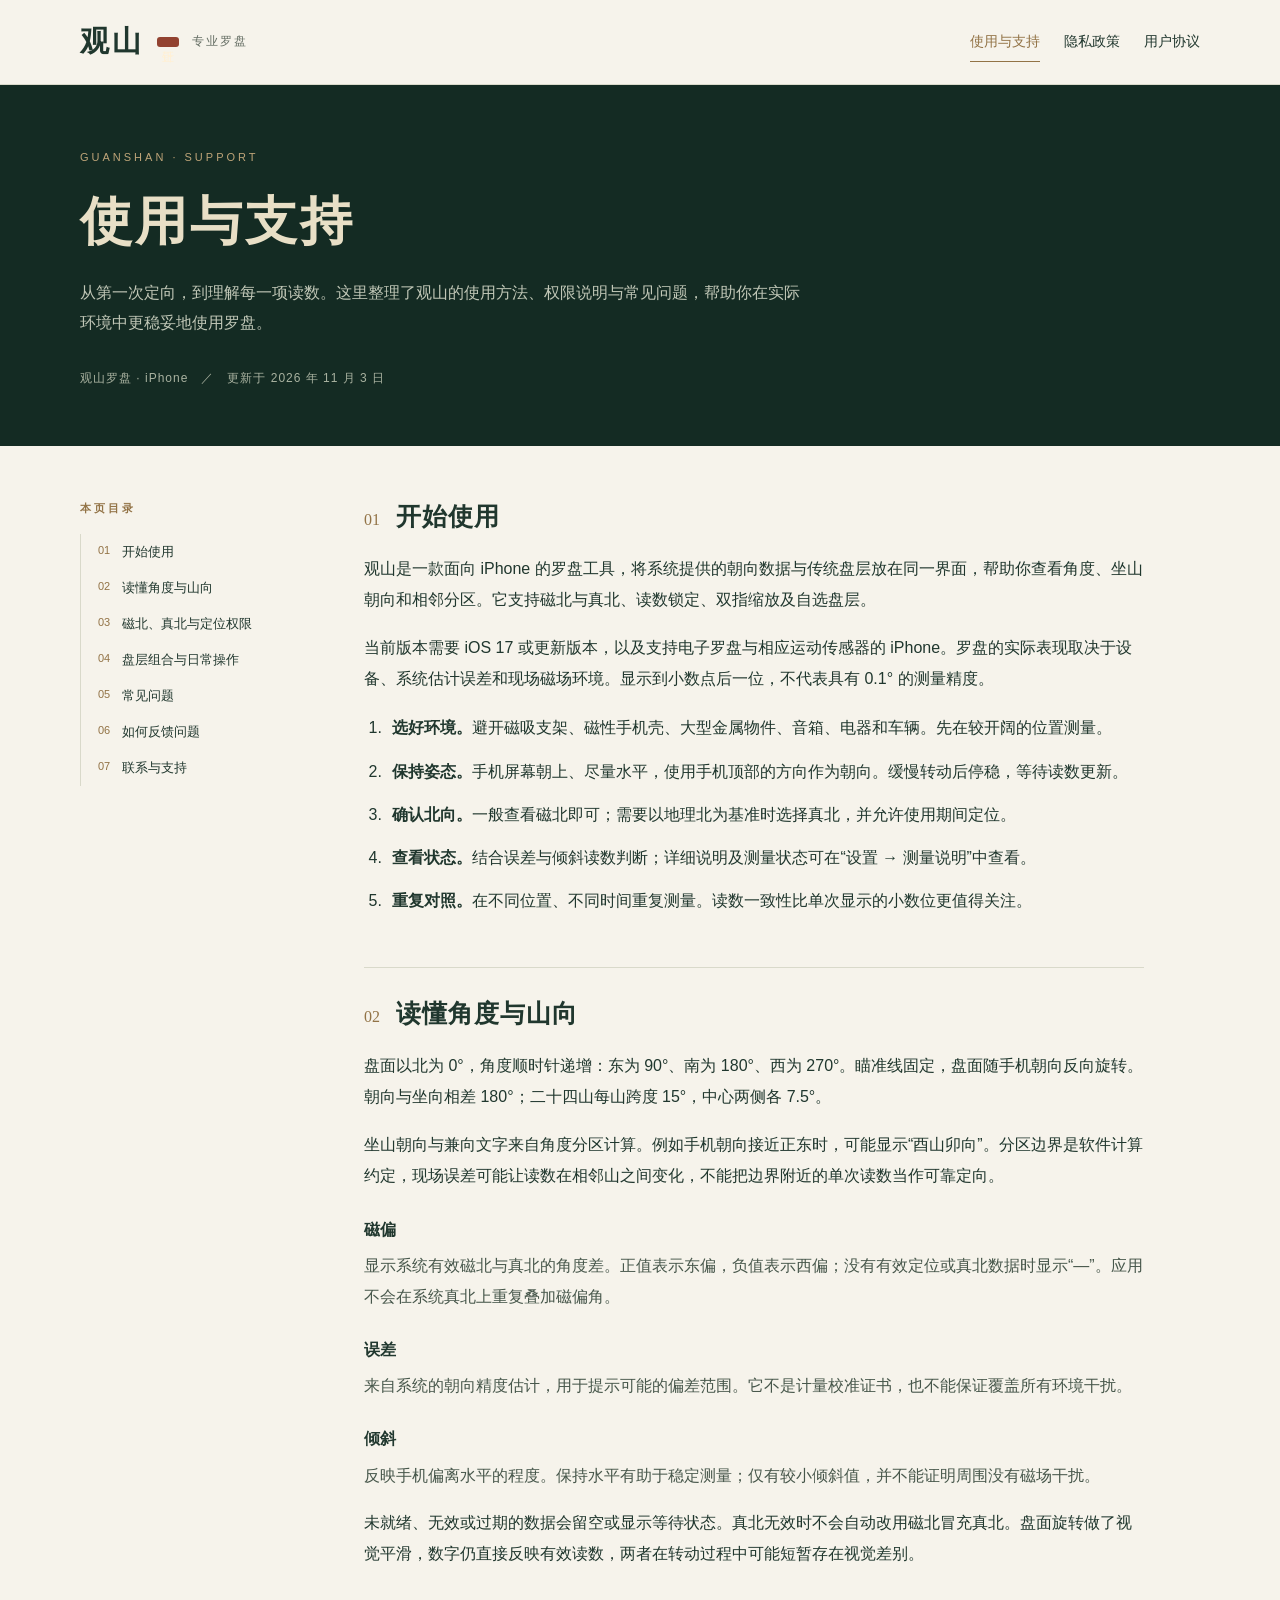
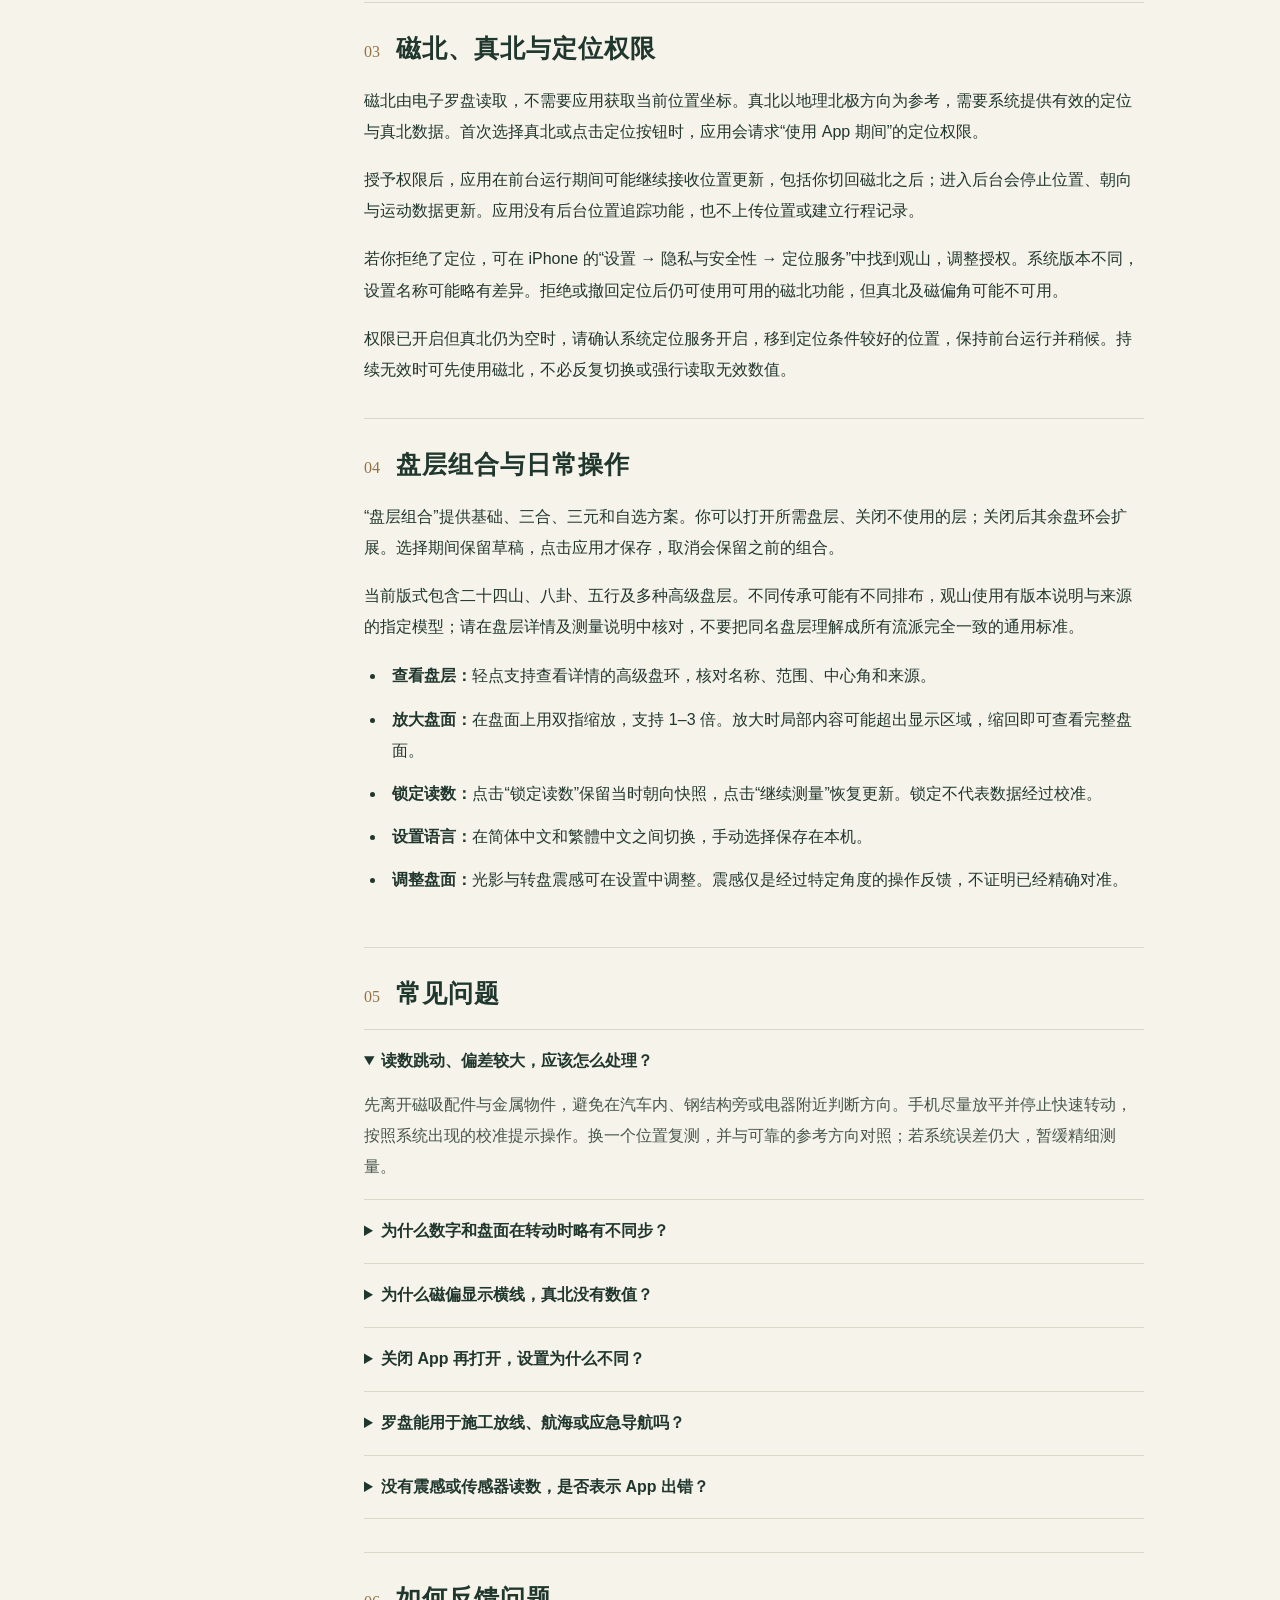
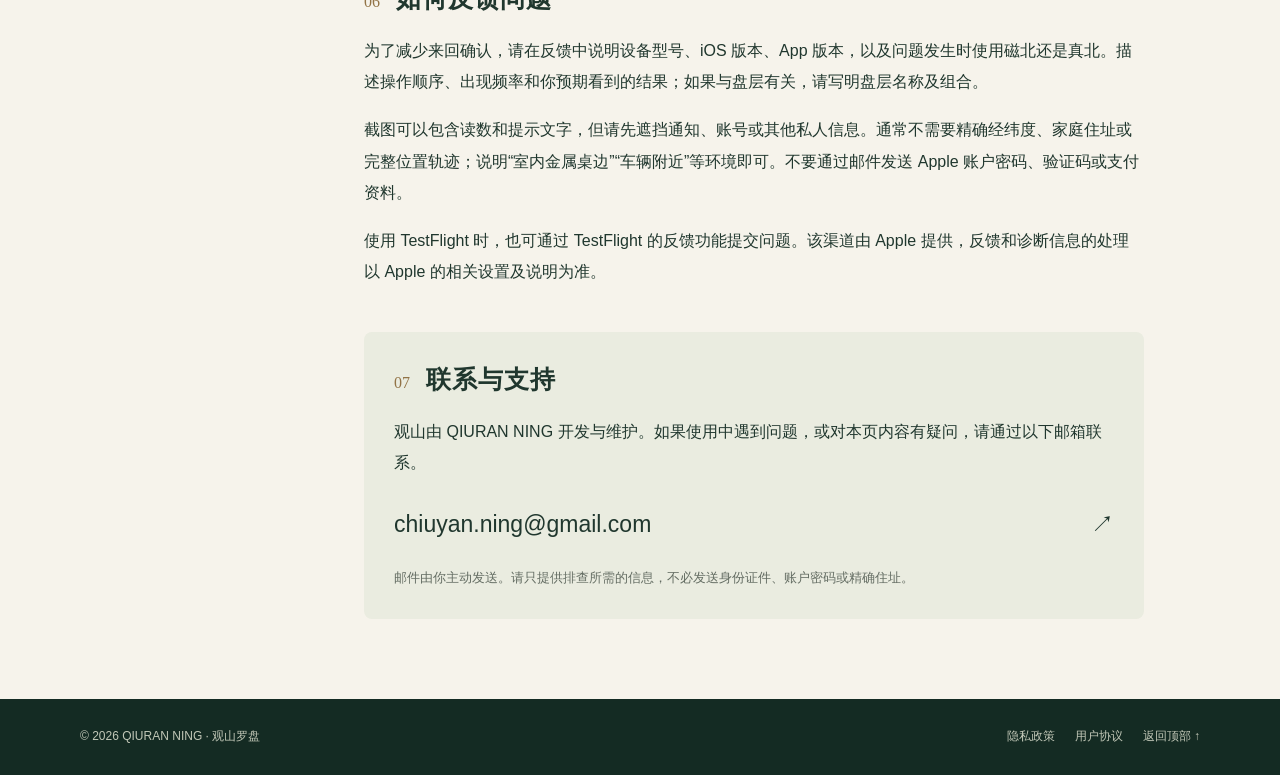
==== index.html @ 3ffbd9ea "Publish GuanShan support, privacy policy and terms" ====
<!doctype html>
<html lang="zh-CN"><head><meta charset="utf-8"><meta name="viewport" content="width=device-width,initial-scale=1"><meta name="color-scheme" content="light"><meta name="theme-color" content="#142b23"><meta name="description" content="从第一次定向，到理解每一项读数。这里整理了观山的使用方法、权限说明与常见问题，帮助你在实际环境中更稳妥地使用罗盘。"><title>使用与支持 · 观山罗盘</title><link rel="canonical" href="https://chiuyan-dev.github.io/GuanShan-site/"><link rel="stylesheet" href="style.css"><link rel="icon" href="favicon.svg" type="image/svg+xml"></head>
<body id="top"><a class="skip" href="#content">跳到正文</a><header class="masthead"><a class="brand" href="index.html" aria-label="观山罗盘支持首页"><strong>观山</strong><span class="seal" aria-hidden="true">正针</span><small>专业罗盘</small></a><nav class="nav" aria-label="页面导航"><a href="index.html" aria-current="page">使用与支持</a><a href="privacy.html">隐私政策</a><a href="terms.html">用户协议</a></nav></header><div class="hero"><p class="eyebrow">GUANSHAN · SUPPORT</p><h1>使用与支持</h1><p class="intro">从第一次定向，到理解每一项读数。这里整理了观山的使用方法、权限说明与常见问题，帮助你在实际环境中更稳妥地使用罗盘。</p><div class="meta">观山罗盘 · iPhone　／　更新于 2026 年 11 月 3 日</div></div><main class="layout" id="content"><aside class="toc"><h2>本页目录</h2><nav aria-label="本页目录"><ol><li><a href="#start"><span>01</span>开始使用</a></li><li><a href="#readings"><span>02</span>读懂角度与山向</a></li><li><a href="#north"><span>03</span>磁北、真北与定位权限</a></li><li><a href="#layers"><span>04</span>盘层组合与日常操作</a></li><li><a href="#questions"><span>05</span>常见问题</a></li><li><a href="#feedback"><span>06</span>如何反馈问题</a></li><li><a href="#contact"><span>07</span>联系与支持</a></li></ol></nav></aside><article class="article" aria-label="使用与支持"><section class="section " id="start" aria-labelledby="heading-start"><div class="section-head"><span class="number" aria-hidden="true">01</span><h2 id="heading-start">开始使用</h2></div><p>观山是一款面向 iPhone 的罗盘工具，将系统提供的朝向数据与传统盘层放在同一界面，帮助你查看角度、坐山朝向和相邻分区。它支持磁北与真北、读数锁定、双指缩放及自选盘层。</p><p>当前版本需要 iOS 17 或更新版本，以及支持电子罗盘与相应运动传感器的 iPhone。罗盘的实际表现取决于设备、系统估计误差和现场磁场环境。显示到小数点后一位，不代表具有 0.1° 的测量精度。</p><ol><li><strong>选好环境。</strong>避开磁吸支架、磁性手机壳、大型金属物件、音箱、电器和车辆。先在较开阔的位置测量。</li><li><strong>保持姿态。</strong>手机屏幕朝上、尽量水平，使用手机顶部的方向作为朝向。缓慢转动后停稳，等待读数更新。</li><li><strong>确认北向。</strong>一般查看磁北即可；需要以地理北为基准时选择真北，并允许使用期间定位。</li><li><strong>查看状态。</strong>结合误差与倾斜读数判断；详细说明及测量状态可在“设置 → 测量说明”中查看。</li><li><strong>重复对照。</strong>在不同位置、不同时间重复测量。读数一致性比单次显示的小数位更值得关注。</li></ol></section><section class="section " id="readings" aria-labelledby="heading-readings"><div class="section-head"><span class="number" aria-hidden="true">02</span><h2 id="heading-readings">读懂角度与山向</h2></div><p>盘面以北为 0°，角度顺时针递增：东为 90°、南为 180°、西为 270°。瞄准线固定，盘面随手机朝向反向旋转。朝向与坐向相差 180°；二十四山每山跨度 15°，中心两侧各 7.5°。</p><p>坐山朝向与兼向文字来自角度分区计算。例如手机朝向接近正东时，可能显示“酉山卯向”。分区边界是软件计算约定，现场误差可能让读数在相邻山之间变化，不能把边界附近的单次读数当作可靠定向。</p><dl><dt>磁偏</dt><dd>显示系统有效磁北与真北的角度差。正值表示东偏，负值表示西偏；没有有效定位或真北数据时显示“—”。应用不会在系统真北上重复叠加磁偏角。</dd><dt>误差</dt><dd>来自系统的朝向精度估计，用于提示可能的偏差范围。它不是计量校准证书，也不能保证覆盖所有环境干扰。</dd><dt>倾斜</dt><dd>反映手机偏离水平的程度。保持水平有助于稳定测量；仅有较小倾斜值，并不能证明周围没有磁场干扰。</dd></dl><p>未就绪、无效或过期的数据会留空或显示等待状态。真北无效时不会自动改用磁北冒充真北。盘面旋转做了视觉平滑，数字仍直接反映有效读数，两者在转动过程中可能短暂存在视觉差别。</p></section><section class="section " id="north" aria-labelledby="heading-north"><div class="section-head"><span class="number" aria-hidden="true">03</span><h2 id="heading-north">磁北、真北与定位权限</h2></div><p>磁北由电子罗盘读取，不需要应用获取当前位置坐标。真北以地理北极方向为参考，需要系统提供有效的定位与真北数据。首次选择真北或点击定位按钮时，应用会请求“使用 App 期间”的定位权限。</p><p>授予权限后，应用在前台运行期间可能继续接收位置更新，包括你切回磁北之后；进入后台会停止位置、朝向与运动数据更新。应用没有后台位置追踪功能，也不上传位置或建立行程记录。</p><p>若你拒绝了定位，可在 iPhone 的“设置 → 隐私与安全性 → 定位服务”中找到观山，调整授权。系统版本不同，设置名称可能略有差异。拒绝或撤回定位后仍可使用可用的磁北功能，但真北及磁偏角可能不可用。</p><p>权限已开启但真北仍为空时，请确认系统定位服务开启，移到定位条件较好的位置，保持前台运行并稍候。持续无效时可先使用磁北，不必反复切换或强行读取无效数值。</p></section><section class="section " id="layers" aria-labelledby="heading-layers"><div class="section-head"><span class="number" aria-hidden="true">04</span><h2 id="heading-layers">盘层组合与日常操作</h2></div><p>“盘层组合”提供基础、三合、三元和自选方案。你可以打开所需盘层、关闭不使用的层；关闭后其余盘环会扩展。选择期间保留草稿，点击应用才保存，取消会保留之前的组合。</p><p>当前版式包含二十四山、八卦、五行及多种高级盘层。不同传承可能有不同排布，观山使用有版本说明与来源的指定模型；请在盘层详情及测量说明中核对，不要把同名盘层理解成所有流派完全一致的通用标准。</p><ul><li><strong>查看盘层：</strong>轻点支持查看详情的高级盘环，核对名称、范围、中心角和来源。</li><li><strong>放大盘面：</strong>在盘面上用双指缩放，支持 1–3 倍。放大时局部内容可能超出显示区域，缩回即可查看完整盘面。</li><li><strong>锁定读数：</strong>点击“锁定读数”保留当时朝向快照，点击“继续测量”恢复更新。锁定不代表数据经过校准。</li><li><strong>设置语言：</strong>在简体中文和繁體中文之间切换，手动选择保存在本机。</li><li><strong>调整盘面：</strong>光影与转盘震感可在设置中调整。震感仅是经过特定角度的操作反馈，不证明已经精确对准。</li></ul></section><section class="section " id="questions" aria-labelledby="heading-questions"><div class="section-head"><span class="number" aria-hidden="true">05</span><h2 id="heading-questions">常见问题</h2></div><details open><summary>读数跳动、偏差较大，应该怎么处理？</summary><p>先离开磁吸配件与金属物件，避免在汽车内、钢结构旁或电器附近判断方向。手机尽量放平并停止快速转动，按照系统出现的校准提示操作。换一个位置复测，并与可靠的参考方向对照；若系统误差仍大，暂缓精细测量。</p></details><details><summary>为什么数字和盘面在转动时略有不同步？</summary><p>数字用于及时表达读数，盘面旋转则有短暂视觉平滑，避免采样之间的跳变。刚启动、恢复测量或切换北向时，盘面会从当前可见角度过渡。停止转动后再读数；这种平滑不提高传感器的绝对精度。</p></details><details><summary>为什么磁偏显示横线，真北没有数值？</summary><p>通常是定位权限、定位有效性或系统真北数据尚未满足条件。磁偏需要同一次系统朝向样本中的有效磁北与真北。请按上方定位步骤检查；横线表示没有有效数据，不等于磁偏角为零。</p></details><details><summary>关闭 App 再打开，设置为什么不同？</summary><p>手动语言、盘层及盘面设置保存在本机。正常覆盖更新通常保留设置；删除 App、安装不同标识的测试版本，或从不同备份恢复，可能使偏好不同。观山目前不提供账号或开发者云端同步服务。</p></details><details><summary>罗盘能用于施工放线、航海或应急导航吗？</summary><p>不能将本 App 作为这些场景的唯一依据。手机传感器会受现场环境影响，观山不替代经过校准的测量仪器、专业测绘或安全导航设备。传统盘层用于呈现与查阅，不提供对吉凶预测的科学有效性保证。</p></details><details><summary>没有震感或传感器读数，是否表示 App 出错？</summary><p>先检查对应设置、设备硬件和系统状态。不同设备及系统设置可能影响触觉反馈；传感器不可用或数据过期时，应用会显示等待或空数值。保留错误提示的截图，有助于进一步排查。</p></details></section><section class="section " id="feedback" aria-labelledby="heading-feedback"><div class="section-head"><span class="number" aria-hidden="true">06</span><h2 id="heading-feedback">如何反馈问题</h2></div><p>为了减少来回确认，请在反馈中说明设备型号、iOS 版本、App 版本，以及问题发生时使用磁北还是真北。描述操作顺序、出现频率和你预期看到的结果；如果与盘层有关，请写明盘层名称及组合。</p><p>截图可以包含读数和提示文字，但请先遮挡通知、账号或其他私人信息。通常不需要精确经纬度、家庭住址或完整位置轨迹；说明“室内金属桌边”“车辆附近”等环境即可。不要通过邮件发送 Apple 账户密码、验证码或支付资料。</p><p>使用 TestFlight 时，也可通过 TestFlight 的反馈功能提交问题。该渠道由 Apple 提供，反馈和诊断信息的处理以 Apple 的相关设置及说明为准。</p></section><section class="section contact" id="contact" aria-labelledby="heading-contact"><div class="section-head"><span class="number" aria-hidden="true">07</span><h2 id="heading-contact">联系与支持</h2></div><p>观山由 QIURAN NING 开发与维护。如果使用中遇到问题，或对本页内容有疑问，请通过以下邮箱联系。</p><a class="email" href="mailto:chiuyan.ning@gmail.com">chiuyan.ning@gmail.com<span aria-hidden="true">↗</span></a><p class="small">邮件由你主动发送。请只提供排查所需的信息，不必发送身份证件、账户密码或精确住址。</p></section></article></main><footer><p>© 2026 QIURAN NING · 观山罗盘</p><div class="footer-links"><a href="privacy.html">隐私政策</a><a href="terms.html">用户协议</a><a href="#top">返回顶部 ↑</a></div></footer></body></html>
---- style.css ----
@charset "UTF-8";
:root{color-scheme:light;--ink:#20372e;--muted:#646d63;--gold:#927346;--paper:#f6f3eb;--line:#d9d9ca;--deep:#142b23;--serif:"Songti SC","STSong","Noto Serif CJK SC",serif}*{box-sizing:border-box}html{scroll-behavior:smooth;scroll-padding-top:100px}body{margin:0;background:var(--paper);color:var(--ink);font-family:-apple-system,BlinkMacSystemFont,"PingFang SC","Microsoft YaHei",sans-serif;font-size:16px;line-height:1.95}a{color:inherit;text-decoration-thickness:1px;text-underline-offset:5px}a:hover{color:var(--gold)}a:focus-visible,summary:focus-visible{outline:2px solid var(--gold);outline-offset:5px}.skip{position:absolute;top:-80px;left:16px;background:white;padding:10px;z-index:10}.skip:focus{top:12px}.masthead{border-bottom:1px solid var(--line);padding:22px max(24px,calc((100vw - 1120px)/2));display:flex;gap:30px;justify-content:space-between;align-items:center}.brand{display:flex;align-items:center;gap:13px;text-decoration:none;white-space:nowrap}.brand strong{font:700 29px var(--serif);letter-spacing:3px}.seal{font:12px/1.2 var(--serif);background:#924230;color:#fff0d4;padding:5px 4px;border-radius:3px;writing-mode:vertical-rl}.brand small{color:var(--muted);font-size:12px;letter-spacing:2px}.nav{display:flex;gap:24px;flex-wrap:wrap;font-size:14px}.nav a{text-decoration:none;padding:6px 0;border-bottom:1px solid transparent}.nav a[aria-current=page]{color:var(--gold);border-color:var(--gold)}.hero{background:var(--deep);color:#e8dfc6;padding:62px max(24px,calc((100vw - 1120px)/2)) 56px;position:relative;overflow:hidden}.eyebrow{font-size:11px;letter-spacing:3px;color:#bfa579;margin:0 0 18px}.hero h1{font:600 clamp(34px,5vw,52px)/1.35 var(--serif);letter-spacing:3px;margin:0 0 21px}.hero .intro{max-width:730px;color:#c1c7b7;margin:0;font-size:16px;line-height:1.9}.meta{font-size:12px;color:#a9b2a0;margin-top:28px;letter-spacing:1px}.layout{max-width:1120px;margin:0 auto;display:grid;grid-template-columns:220px minmax(0,1fr);gap:64px;padding:52px 0 80px}.toc{position:sticky;top:28px;align-self:start;font-size:13px}.toc h2{font-size:11px;color:var(--gold);letter-spacing:3px;margin:0 0 14px}.toc ol{padding:0;list-style:none;margin:0;border-left:1px solid var(--line)}.toc a{display:flex;gap:12px;padding:7px 0 7px 17px;text-decoration:none;line-height:1.7}.toc span{font-size:11px;color:var(--gold);font-variant-numeric:tabular-nums}.toc a:hover{background:#eae9df}.article{max-width:780px}.section{border-top:1px solid var(--line);padding:27px 0 33px;scroll-margin-top:24px}.section:first-child{border-top:0;padding-top:0}.section-head{display:flex;align-items:baseline;gap:16px}.number{font-family:var(--serif);color:var(--gold);font-size:16px}.section h2{font:600 25px/1.5 var(--serif);margin:0 0 17px;letter-spacing:1px}.section p{margin:0 0 17px}.section p:last-child{margin-bottom:0}.section ul,.section ol{padding-left:1.4em;margin:18px 0}.section li{padding-left:6px;margin:12px 0}strong{font-weight:600}dt{font-weight:600;margin:22px 0 5px}dd{margin:0 0 16px;color:#47574b}details{border-bottom:1px solid var(--line);padding:17px 0}details:first-of-type{border-top:1px solid var(--line)}summary{cursor:pointer;font-weight:600;line-height:1.8}details p{padding-top:13px;color:#47574b}.contact{background:#eaece0;padding:29px 30px;border:0;margin-top:12px;border-radius:8px}.email{display:flex;justify-content:space-between;gap:12px;flex-wrap:wrap;font-size:clamp(17px,3vw,23px);text-decoration:none;margin:24px 0 18px;word-break:break-word}.small{font-size:13px;color:var(--muted)}footer{background:var(--deep);color:#c1c7b7;padding:26px max(24px,calc((100vw - 1120px)/2));font-size:12px;display:flex;gap:20px;justify-content:space-between;align-items:center}footer p{margin:0}.footer-links{display:flex;gap:20px}footer a{text-decoration:none}@media(max-width:1180px){.layout{margin:0 32px;gap:42px;grid-template-columns:190px minmax(0,1fr)}}@media(max-width:760px){body{font-size:15px;line-height:1.95}.masthead{padding:19px 22px;display:block}.brand{gap:10px}.brand small{font-size:11px}.nav{gap:22px;margin-top:17px;font-size:13px}.hero{padding:40px 22px 35px}.hero .intro{font-size:15px}.hero h1{font-size:35px}.meta{margin-top:22px}.layout{display:block;margin:0;padding:26px 22px 46px}.toc{position:static;padding-bottom:28px;margin-bottom:8px}.toc ol{display:grid;grid-template-columns:1fr 1fr;gap:2px 12px}.toc a{font-size:12px;padding:5px 0 5px 12px;gap:8px}.section{padding:25px 0 28px}.section h2{font-size:23px}.section-head{gap:11px}.contact{padding:23px 20px}.email{font-size:18px}footer{padding:24px 22px;display:block}.footer-links{margin-top:14px;gap:20px}}@media(prefers-reduced-motion:reduce){html{scroll-behavior:auto}}@media print{.masthead,.toc,footer,.skip{display:none}.hero{background:none;color:#000;padding:20px 0}.hero .intro,.meta,.eyebrow{color:#333}.layout{display:block;margin:0;padding:20px 0}.section{break-inside:avoid}.contact{background:none;padding:20px 0}details p{display:block}.article{max-width:none}a{color:#000}}
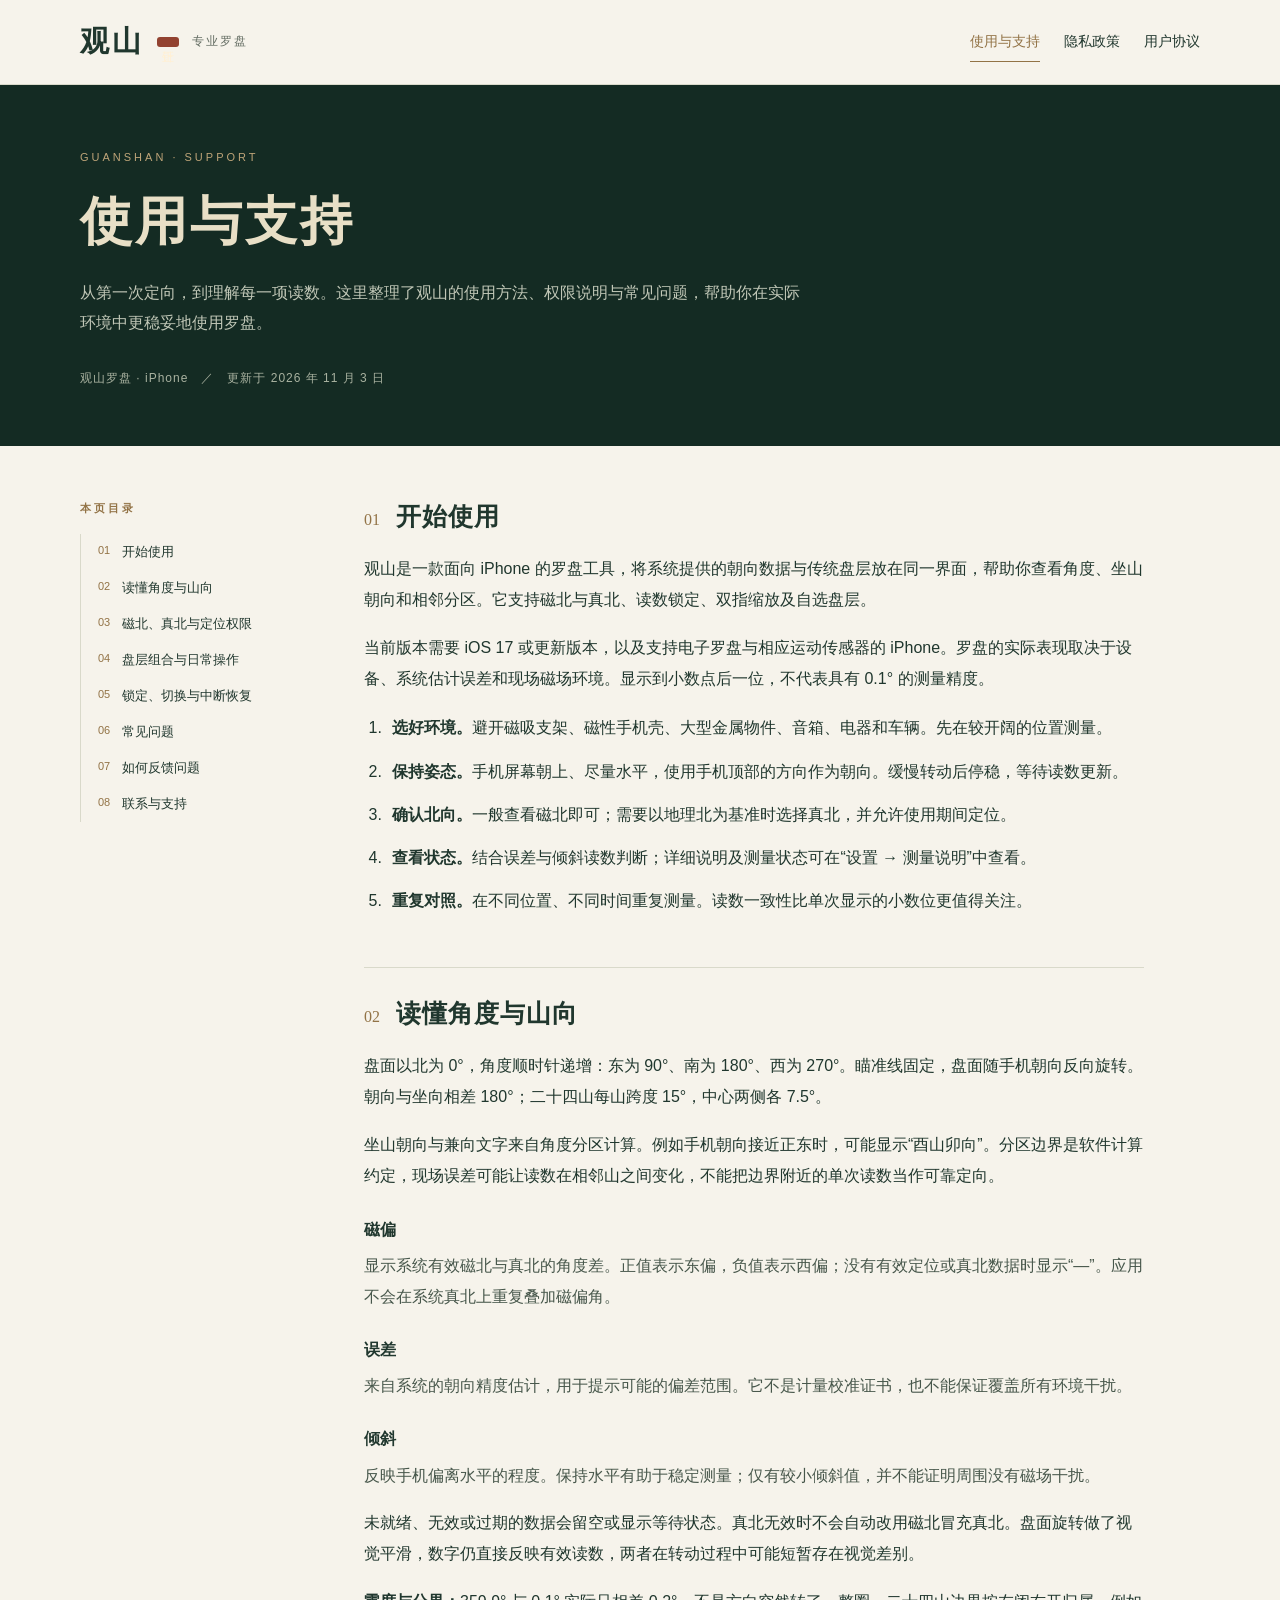
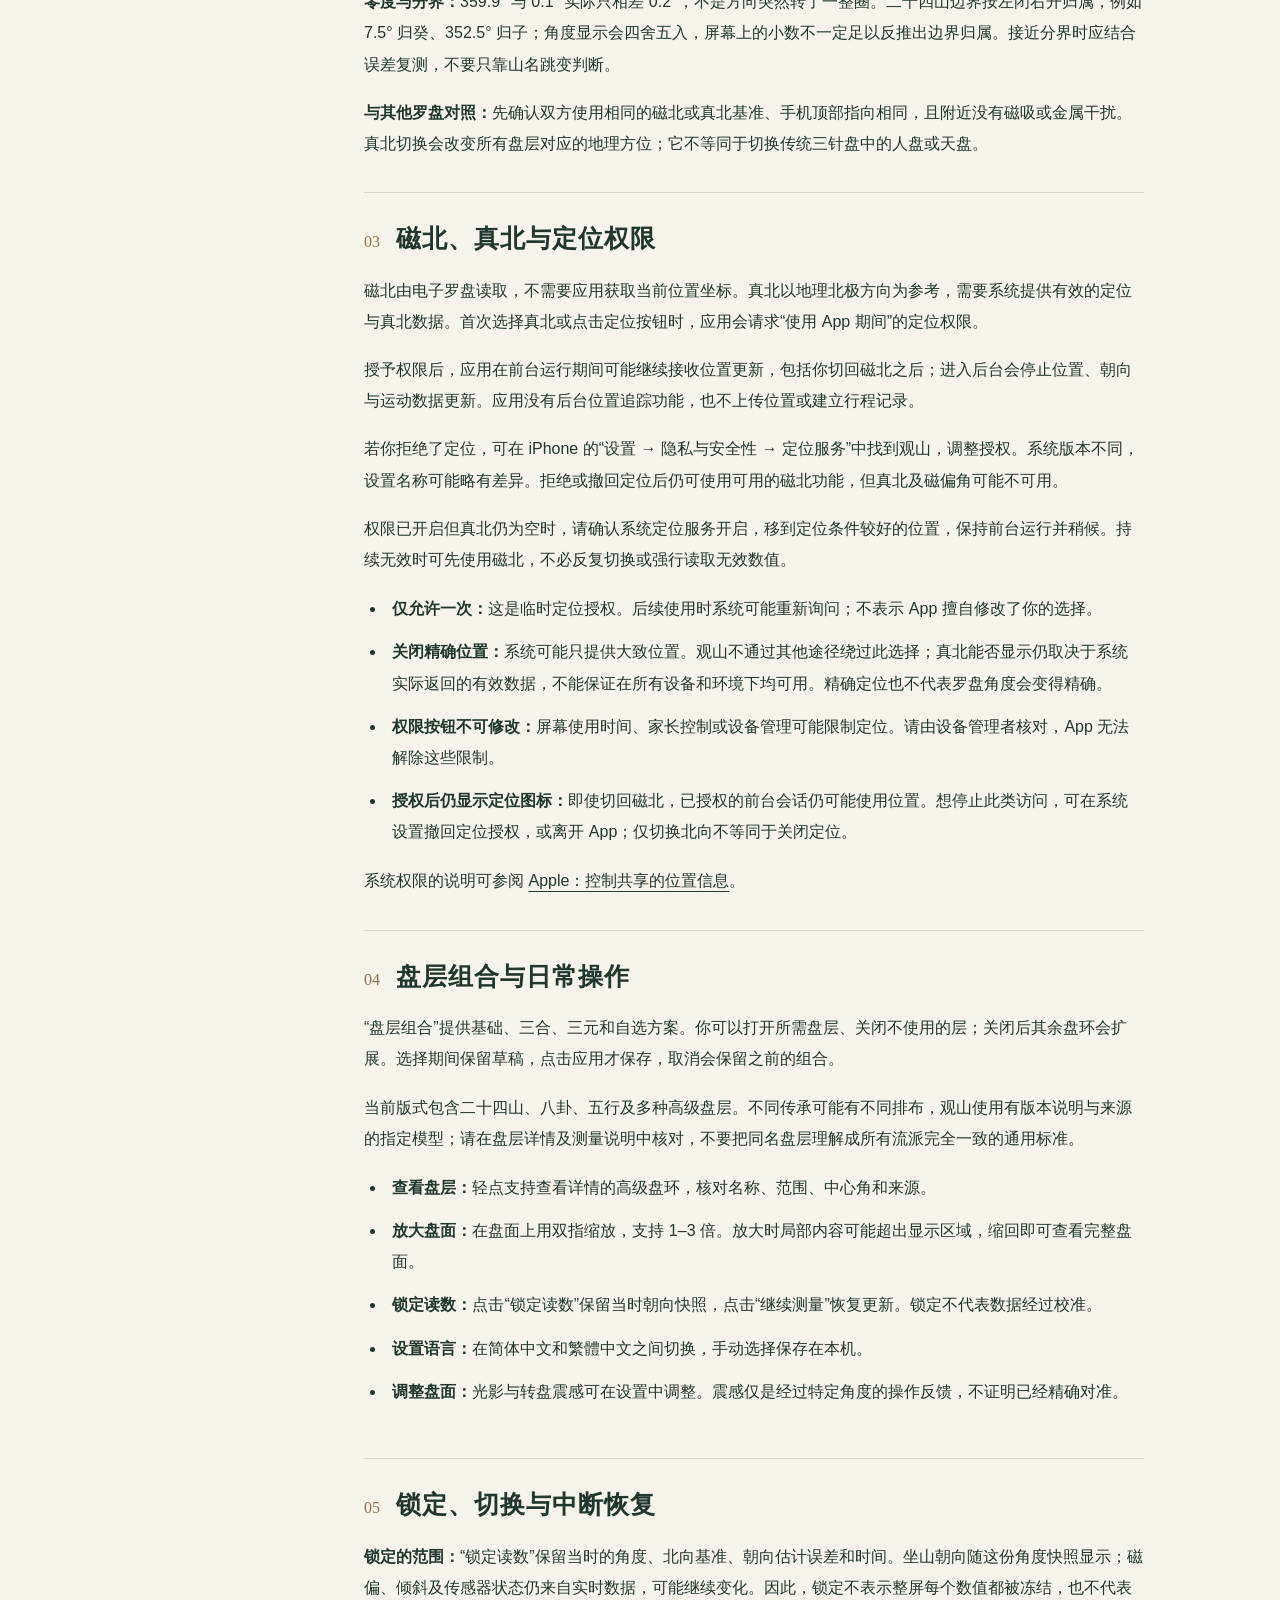
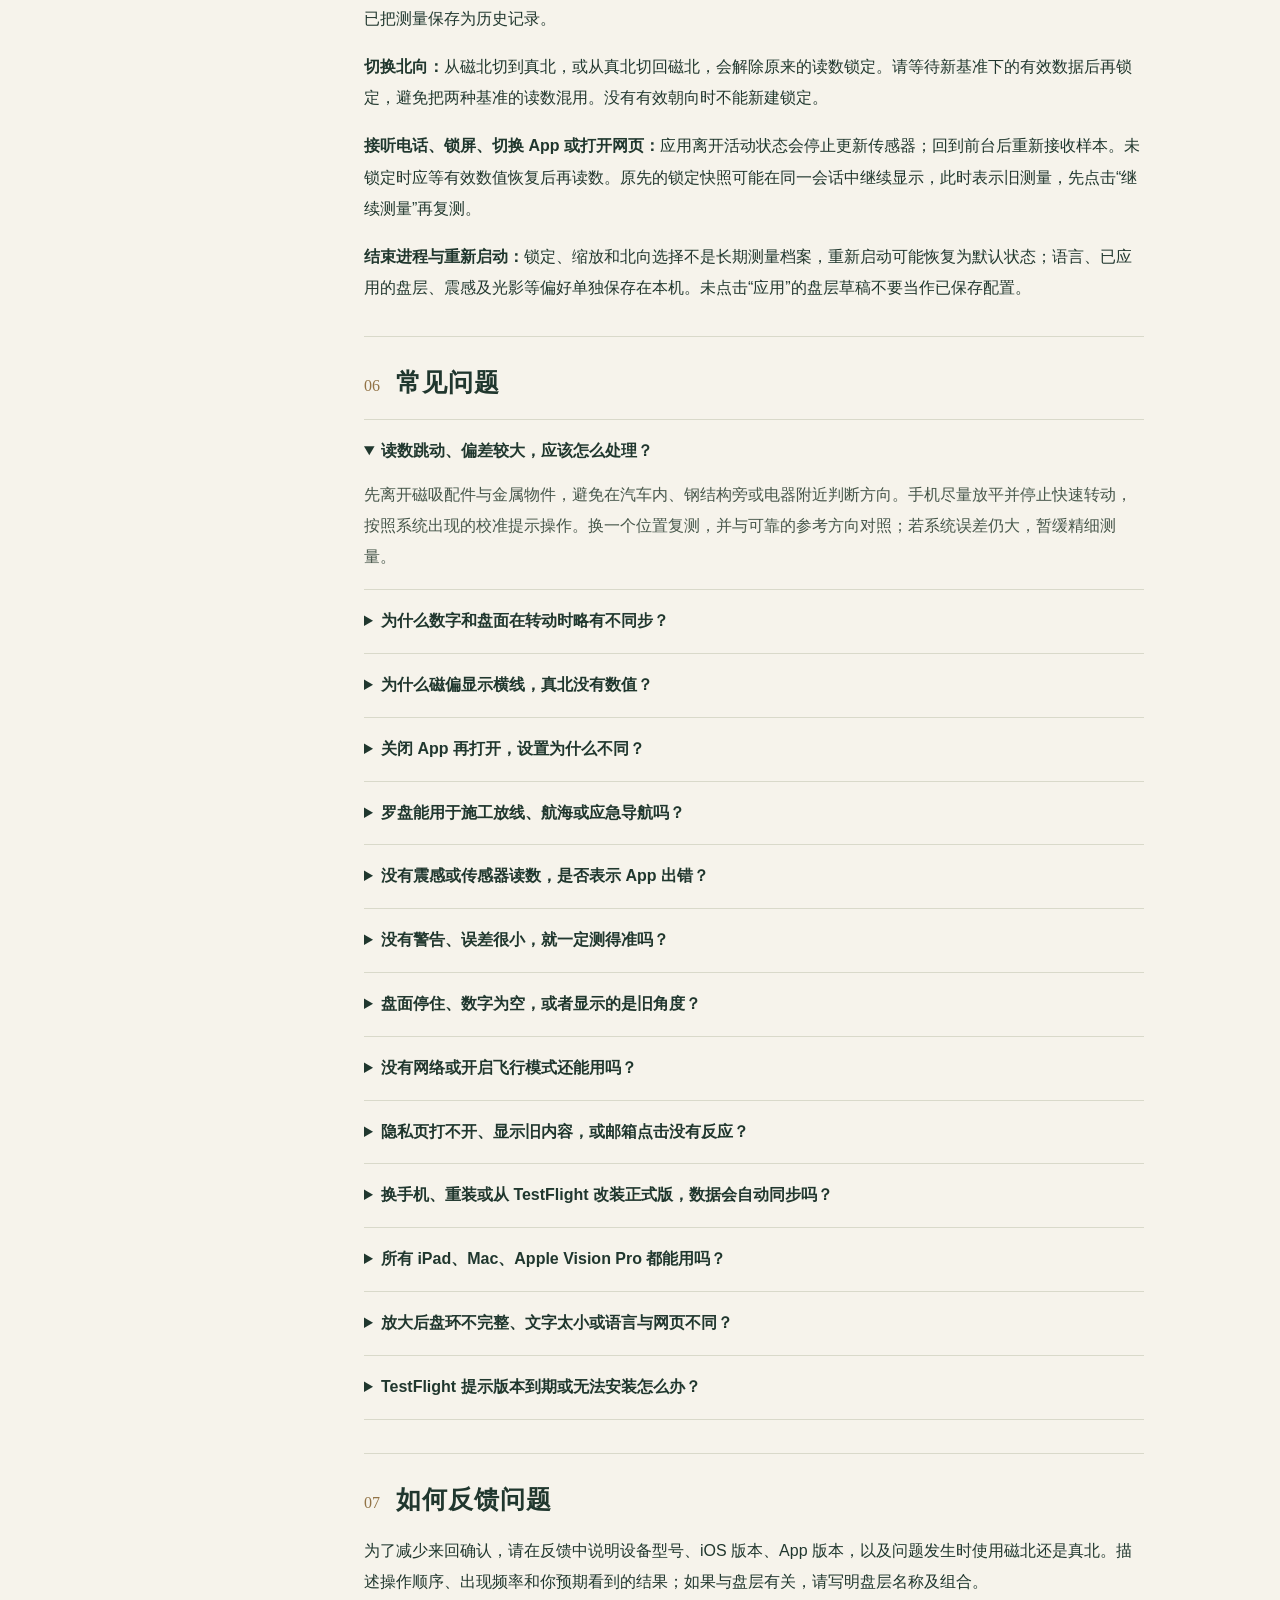
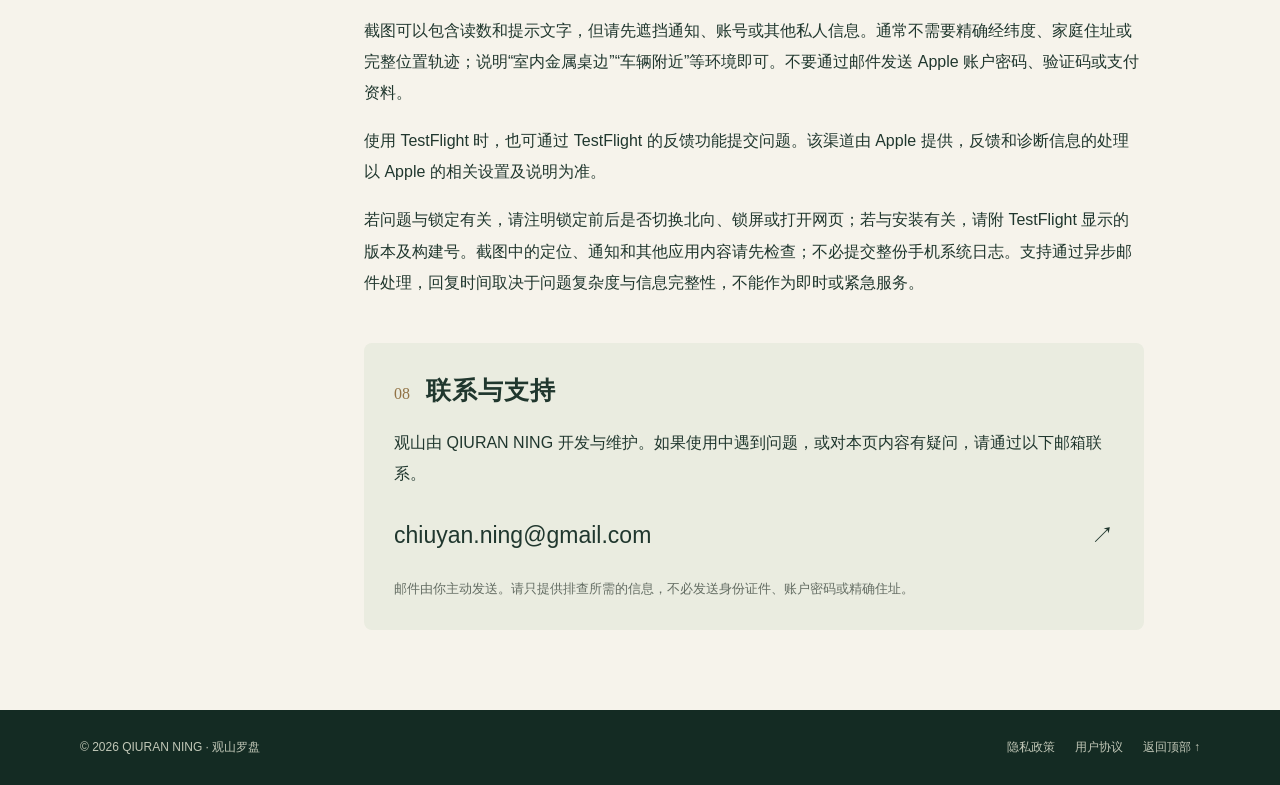
==== commit 4e52e32e: "Clarify measurement edge cases, privacy controls and TestFlight data" ====
--- a/index.html
+++ b/index.html
@@ -1,3 +1,3 @@
 <!doctype html>
 <html lang="zh-CN"><head><meta charset="utf-8"><meta name="viewport" content="width=device-width,initial-scale=1"><meta name="color-scheme" content="light"><meta name="theme-color" content="#142b23"><meta name="description" content="从第一次定向，到理解每一项读数。这里整理了观山的使用方法、权限说明与常见问题，帮助你在实际环境中更稳妥地使用罗盘。"><title>使用与支持 · 观山罗盘</title><link rel="canonical" href="https://chiuyan-dev.github.io/GuanShan-site/"><link rel="stylesheet" href="style.css"><link rel="icon" href="favicon.svg" type="image/svg+xml"></head>
-<body id="top"><a class="skip" href="#content">跳到正文</a><header class="masthead"><a class="brand" href="index.html" aria-label="观山罗盘支持首页"><strong>观山</strong><span class="seal" aria-hidden="true">正针</span><small>专业罗盘</small></a><nav class="nav" aria-label="页面导航"><a href="index.html" aria-current="page">使用与支持</a><a href="privacy.html">隐私政策</a><a href="terms.html">用户协议</a></nav></header><div class="hero"><p class="eyebrow">GUANSHAN · SUPPORT</p><h1>使用与支持</h1><p class="intro">从第一次定向，到理解每一项读数。这里整理了观山的使用方法、权限说明与常见问题，帮助你在实际环境中更稳妥地使用罗盘。</p><div class="meta">观山罗盘 · iPhone　／　更新于 2026 年 11 月 3 日</div></div><main class="layout" id="content"><aside class="toc"><h2>本页目录</h2><nav aria-label="本页目录"><ol><li><a href="#start"><span>01</span>开始使用</a></li><li><a href="#readings"><span>02</span>读懂角度与山向</a></li><li><a href="#north"><span>03</span>磁北、真北与定位权限</a></li><li><a href="#layers"><span>04</span>盘层组合与日常操作</a></li><li><a href="#questions"><span>05</span>常见问题</a></li><li><a href="#feedback"><span>06</span>如何反馈问题</a></li><li><a href="#contact"><span>07</span>联系与支持</a></li></ol></nav></aside><article class="article" aria-label="使用与支持"><section class="section " id="start" aria-labelledby="heading-start"><div class="section-head"><span class="number" aria-hidden="true">01</span><h2 id="heading-start">开始使用</h2></div><p>观山是一款面向 iPhone 的罗盘工具，将系统提供的朝向数据与传统盘层放在同一界面，帮助你查看角度、坐山朝向和相邻分区。它支持磁北与真北、读数锁定、双指缩放及自选盘层。</p><p>当前版本需要 iOS 17 或更新版本，以及支持电子罗盘与相应运动传感器的 iPhone。罗盘的实际表现取决于设备、系统估计误差和现场磁场环境。显示到小数点后一位，不代表具有 0.1° 的测量精度。</p><ol><li><strong>选好环境。</strong>避开磁吸支架、磁性手机壳、大型金属物件、音箱、电器和车辆。先在较开阔的位置测量。</li><li><strong>保持姿态。</strong>手机屏幕朝上、尽量水平，使用手机顶部的方向作为朝向。缓慢转动后停稳，等待读数更新。</li><li><strong>确认北向。</strong>一般查看磁北即可；需要以地理北为基准时选择真北，并允许使用期间定位。</li><li><strong>查看状态。</strong>结合误差与倾斜读数判断；详细说明及测量状态可在“设置 → 测量说明”中查看。</li><li><strong>重复对照。</strong>在不同位置、不同时间重复测量。读数一致性比单次显示的小数位更值得关注。</li></ol></section><section class="section " id="readings" aria-labelledby="heading-readings"><div class="section-head"><span class="number" aria-hidden="true">02</span><h2 id="heading-readings">读懂角度与山向</h2></div><p>盘面以北为 0°，角度顺时针递增：东为 90°、南为 180°、西为 270°。瞄准线固定，盘面随手机朝向反向旋转。朝向与坐向相差 180°；二十四山每山跨度 15°，中心两侧各 7.5°。</p><p>坐山朝向与兼向文字来自角度分区计算。例如手机朝向接近正东时，可能显示“酉山卯向”。分区边界是软件计算约定，现场误差可能让读数在相邻山之间变化，不能把边界附近的单次读数当作可靠定向。</p><dl><dt>磁偏</dt><dd>显示系统有效磁北与真北的角度差。正值表示东偏，负值表示西偏；没有有效定位或真北数据时显示“—”。应用不会在系统真北上重复叠加磁偏角。</dd><dt>误差</dt><dd>来自系统的朝向精度估计，用于提示可能的偏差范围。它不是计量校准证书，也不能保证覆盖所有环境干扰。</dd><dt>倾斜</dt><dd>反映手机偏离水平的程度。保持水平有助于稳定测量；仅有较小倾斜值，并不能证明周围没有磁场干扰。</dd></dl><p>未就绪、无效或过期的数据会留空或显示等待状态。真北无效时不会自动改用磁北冒充真北。盘面旋转做了视觉平滑，数字仍直接反映有效读数，两者在转动过程中可能短暂存在视觉差别。</p></section><section class="section " id="north" aria-labelledby="heading-north"><div class="section-head"><span class="number" aria-hidden="true">03</span><h2 id="heading-north">磁北、真北与定位权限</h2></div><p>磁北由电子罗盘读取，不需要应用获取当前位置坐标。真北以地理北极方向为参考，需要系统提供有效的定位与真北数据。首次选择真北或点击定位按钮时，应用会请求“使用 App 期间”的定位权限。</p><p>授予权限后，应用在前台运行期间可能继续接收位置更新，包括你切回磁北之后；进入后台会停止位置、朝向与运动数据更新。应用没有后台位置追踪功能，也不上传位置或建立行程记录。</p><p>若你拒绝了定位，可在 iPhone 的“设置 → 隐私与安全性 → 定位服务”中找到观山，调整授权。系统版本不同，设置名称可能略有差异。拒绝或撤回定位后仍可使用可用的磁北功能，但真北及磁偏角可能不可用。</p><p>权限已开启但真北仍为空时，请确认系统定位服务开启，移到定位条件较好的位置，保持前台运行并稍候。持续无效时可先使用磁北，不必反复切换或强行读取无效数值。</p></section><section class="section " id="layers" aria-labelledby="heading-layers"><div class="section-head"><span class="number" aria-hidden="true">04</span><h2 id="heading-layers">盘层组合与日常操作</h2></div><p>“盘层组合”提供基础、三合、三元和自选方案。你可以打开所需盘层、关闭不使用的层；关闭后其余盘环会扩展。选择期间保留草稿，点击应用才保存，取消会保留之前的组合。</p><p>当前版式包含二十四山、八卦、五行及多种高级盘层。不同传承可能有不同排布，观山使用有版本说明与来源的指定模型；请在盘层详情及测量说明中核对，不要把同名盘层理解成所有流派完全一致的通用标准。</p><ul><li><strong>查看盘层：</strong>轻点支持查看详情的高级盘环，核对名称、范围、中心角和来源。</li><li><strong>放大盘面：</strong>在盘面上用双指缩放，支持 1–3 倍。放大时局部内容可能超出显示区域，缩回即可查看完整盘面。</li><li><strong>锁定读数：</strong>点击“锁定读数”保留当时朝向快照，点击“继续测量”恢复更新。锁定不代表数据经过校准。</li><li><strong>设置语言：</strong>在简体中文和繁體中文之间切换，手动选择保存在本机。</li><li><strong>调整盘面：</strong>光影与转盘震感可在设置中调整。震感仅是经过特定角度的操作反馈，不证明已经精确对准。</li></ul></section><section class="section " id="questions" aria-labelledby="heading-questions"><div class="section-head"><span class="number" aria-hidden="true">05</span><h2 id="heading-questions">常见问题</h2></div><details open><summary>读数跳动、偏差较大，应该怎么处理？</summary><p>先离开磁吸配件与金属物件，避免在汽车内、钢结构旁或电器附近判断方向。手机尽量放平并停止快速转动，按照系统出现的校准提示操作。换一个位置复测，并与可靠的参考方向对照；若系统误差仍大，暂缓精细测量。</p></details><details><summary>为什么数字和盘面在转动时略有不同步？</summary><p>数字用于及时表达读数，盘面旋转则有短暂视觉平滑，避免采样之间的跳变。刚启动、恢复测量或切换北向时，盘面会从当前可见角度过渡。停止转动后再读数；这种平滑不提高传感器的绝对精度。</p></details><details><summary>为什么磁偏显示横线，真北没有数值？</summary><p>通常是定位权限、定位有效性或系统真北数据尚未满足条件。磁偏需要同一次系统朝向样本中的有效磁北与真北。请按上方定位步骤检查；横线表示没有有效数据，不等于磁偏角为零。</p></details><details><summary>关闭 App 再打开，设置为什么不同？</summary><p>手动语言、盘层及盘面设置保存在本机。正常覆盖更新通常保留设置；删除 App、安装不同标识的测试版本，或从不同备份恢复，可能使偏好不同。观山目前不提供账号或开发者云端同步服务。</p></details><details><summary>罗盘能用于施工放线、航海或应急导航吗？</summary><p>不能将本 App 作为这些场景的唯一依据。手机传感器会受现场环境影响，观山不替代经过校准的测量仪器、专业测绘或安全导航设备。传统盘层用于呈现与查阅，不提供对吉凶预测的科学有效性保证。</p></details><details><summary>没有震感或传感器读数，是否表示 App 出错？</summary><p>先检查对应设置、设备硬件和系统状态。不同设备及系统设置可能影响触觉反馈；传感器不可用或数据过期时，应用会显示等待或空数值。保留错误提示的截图，有助于进一步排查。</p></details></section><section class="section " id="feedback" aria-labelledby="heading-feedback"><div class="section-head"><span class="number" aria-hidden="true">06</span><h2 id="heading-feedback">如何反馈问题</h2></div><p>为了减少来回确认，请在反馈中说明设备型号、iOS 版本、App 版本，以及问题发生时使用磁北还是真北。描述操作顺序、出现频率和你预期看到的结果；如果与盘层有关，请写明盘层名称及组合。</p><p>截图可以包含读数和提示文字，但请先遮挡通知、账号或其他私人信息。通常不需要精确经纬度、家庭住址或完整位置轨迹；说明“室内金属桌边”“车辆附近”等环境即可。不要通过邮件发送 Apple 账户密码、验证码或支付资料。</p><p>使用 TestFlight 时，也可通过 TestFlight 的反馈功能提交问题。该渠道由 Apple 提供，反馈和诊断信息的处理以 Apple 的相关设置及说明为准。</p></section><section class="section contact" id="contact" aria-labelledby="heading-contact"><div class="section-head"><span class="number" aria-hidden="true">07</span><h2 id="heading-contact">联系与支持</h2></div><p>观山由 QIURAN NING 开发与维护。如果使用中遇到问题，或对本页内容有疑问，请通过以下邮箱联系。</p><a class="email" href="mailto:chiuyan.ning@gmail.com">chiuyan.ning@gmail.com<span aria-hidden="true">↗</span></a><p class="small">邮件由你主动发送。请只提供排查所需的信息，不必发送身份证件、账户密码或精确住址。</p></section></article></main><footer><p>© 2026 QIURAN NING · 观山罗盘</p><div class="footer-links"><a href="privacy.html">隐私政策</a><a href="terms.html">用户协议</a><a href="#top">返回顶部 ↑</a></div></footer></body></html>+<body id="top"><a class="skip" href="#content">跳到正文</a><header class="masthead"><a class="brand" href="index.html" aria-label="观山罗盘支持首页"><strong>观山</strong><span class="seal" aria-hidden="true">正针</span><small>专业罗盘</small></a><nav class="nav" aria-label="页面导航"><a href="index.html" aria-current="page">使用与支持</a><a href="privacy.html">隐私政策</a><a href="terms.html">用户协议</a></nav></header><div class="hero"><p class="eyebrow">GUANSHAN · SUPPORT</p><h1>使用与支持</h1><p class="intro">从第一次定向，到理解每一项读数。这里整理了观山的使用方法、权限说明与常见问题，帮助你在实际环境中更稳妥地使用罗盘。</p><div class="meta">观山罗盘 · iPhone　／　更新于 2026 年 11 月 3 日</div></div><main class="layout" id="content"><aside class="toc"><h2>本页目录</h2><nav aria-label="本页目录"><ol><li><a href="#start"><span>01</span>开始使用</a></li><li><a href="#readings"><span>02</span>读懂角度与山向</a></li><li><a href="#north"><span>03</span>磁北、真北与定位权限</a></li><li><a href="#layers"><span>04</span>盘层组合与日常操作</a></li><li><a href="#sessions"><span>05</span>锁定、切换与中断恢复</a></li><li><a href="#questions"><span>06</span>常见问题</a></li><li><a href="#feedback"><span>07</span>如何反馈问题</a></li><li><a href="#contact"><span>08</span>联系与支持</a></li></ol></nav></aside><article class="article" aria-label="使用与支持"><section class="section " id="start" aria-labelledby="heading-start"><div class="section-head"><span class="number" aria-hidden="true">01</span><h2 id="heading-start">开始使用</h2></div><p>观山是一款面向 iPhone 的罗盘工具，将系统提供的朝向数据与传统盘层放在同一界面，帮助你查看角度、坐山朝向和相邻分区。它支持磁北与真北、读数锁定、双指缩放及自选盘层。</p><p>当前版本需要 iOS 17 或更新版本，以及支持电子罗盘与相应运动传感器的 iPhone。罗盘的实际表现取决于设备、系统估计误差和现场磁场环境。显示到小数点后一位，不代表具有 0.1° 的测量精度。</p><ol><li><strong>选好环境。</strong>避开磁吸支架、磁性手机壳、大型金属物件、音箱、电器和车辆。先在较开阔的位置测量。</li><li><strong>保持姿态。</strong>手机屏幕朝上、尽量水平，使用手机顶部的方向作为朝向。缓慢转动后停稳，等待读数更新。</li><li><strong>确认北向。</strong>一般查看磁北即可；需要以地理北为基准时选择真北，并允许使用期间定位。</li><li><strong>查看状态。</strong>结合误差与倾斜读数判断；详细说明及测量状态可在“设置 → 测量说明”中查看。</li><li><strong>重复对照。</strong>在不同位置、不同时间重复测量。读数一致性比单次显示的小数位更值得关注。</li></ol></section><section class="section " id="readings" aria-labelledby="heading-readings"><div class="section-head"><span class="number" aria-hidden="true">02</span><h2 id="heading-readings">读懂角度与山向</h2></div><p>盘面以北为 0°，角度顺时针递增：东为 90°、南为 180°、西为 270°。瞄准线固定，盘面随手机朝向反向旋转。朝向与坐向相差 180°；二十四山每山跨度 15°，中心两侧各 7.5°。</p><p>坐山朝向与兼向文字来自角度分区计算。例如手机朝向接近正东时，可能显示“酉山卯向”。分区边界是软件计算约定，现场误差可能让读数在相邻山之间变化，不能把边界附近的单次读数当作可靠定向。</p><dl><dt>磁偏</dt><dd>显示系统有效磁北与真北的角度差。正值表示东偏，负值表示西偏；没有有效定位或真北数据时显示“—”。应用不会在系统真北上重复叠加磁偏角。</dd><dt>误差</dt><dd>来自系统的朝向精度估计，用于提示可能的偏差范围。它不是计量校准证书，也不能保证覆盖所有环境干扰。</dd><dt>倾斜</dt><dd>反映手机偏离水平的程度。保持水平有助于稳定测量；仅有较小倾斜值，并不能证明周围没有磁场干扰。</dd></dl><p>未就绪、无效或过期的数据会留空或显示等待状态。真北无效时不会自动改用磁北冒充真北。盘面旋转做了视觉平滑，数字仍直接反映有效读数，两者在转动过程中可能短暂存在视觉差别。</p><p><strong>零度与分界：</strong>359.9° 与 0.1° 实际只相差 0.2°，不是方向突然转了一整圈。二十四山边界按左闭右开归属，例如 7.5° 归癸、352.5° 归子；角度显示会四舍五入，屏幕上的小数不一定足以反推出边界归属。接近分界时应结合误差复测，不要只靠山名跳变判断。</p><p><strong>与其他罗盘对照：</strong>先确认双方使用相同的磁北或真北基准、手机顶部指向相同，且附近没有磁吸或金属干扰。真北切换会改变所有盘层对应的地理方位；它不等同于切换传统三针盘中的人盘或天盘。</p></section><section class="section " id="north" aria-labelledby="heading-north"><div class="section-head"><span class="number" aria-hidden="true">03</span><h2 id="heading-north">磁北、真北与定位权限</h2></div><p>磁北由电子罗盘读取，不需要应用获取当前位置坐标。真北以地理北极方向为参考，需要系统提供有效的定位与真北数据。首次选择真北或点击定位按钮时，应用会请求“使用 App 期间”的定位权限。</p><p>授予权限后，应用在前台运行期间可能继续接收位置更新，包括你切回磁北之后；进入后台会停止位置、朝向与运动数据更新。应用没有后台位置追踪功能，也不上传位置或建立行程记录。</p><p>若你拒绝了定位，可在 iPhone 的“设置 → 隐私与安全性 → 定位服务”中找到观山，调整授权。系统版本不同，设置名称可能略有差异。拒绝或撤回定位后仍可使用可用的磁北功能，但真北及磁偏角可能不可用。</p><p>权限已开启但真北仍为空时，请确认系统定位服务开启，移到定位条件较好的位置，保持前台运行并稍候。持续无效时可先使用磁北，不必反复切换或强行读取无效数值。</p><ul><li><strong>仅允许一次：</strong>这是临时定位授权。后续使用时系统可能重新询问；不表示 App 擅自修改了你的选择。</li><li><strong>关闭精确位置：</strong>系统可能只提供大致位置。观山不通过其他途径绕过此选择；真北能否显示仍取决于系统实际返回的有效数据，不能保证在所有设备和环境下均可用。精确定位也不代表罗盘角度会变得精确。</li><li><strong>权限按钮不可修改：</strong>屏幕使用时间、家长控制或设备管理可能限制定位。请由设备管理者核对，App 无法解除这些限制。</li><li><strong>授权后仍显示定位图标：</strong>即使切回磁北，已授权的前台会话仍可能使用位置。想停止此类访问，可在系统设置撤回定位授权，或离开 App；仅切换北向不等同于关闭定位。</li></ul><p>系统权限的说明可参阅 <a href="https://support.apple.com/en-gb/guide/iphone/iph3dd5f9be/ios">Apple：控制共享的位置信息</a>。</p></section><section class="section " id="layers" aria-labelledby="heading-layers"><div class="section-head"><span class="number" aria-hidden="true">04</span><h2 id="heading-layers">盘层组合与日常操作</h2></div><p>“盘层组合”提供基础、三合、三元和自选方案。你可以打开所需盘层、关闭不使用的层；关闭后其余盘环会扩展。选择期间保留草稿，点击应用才保存，取消会保留之前的组合。</p><p>当前版式包含二十四山、八卦、五行及多种高级盘层。不同传承可能有不同排布，观山使用有版本说明与来源的指定模型；请在盘层详情及测量说明中核对，不要把同名盘层理解成所有流派完全一致的通用标准。</p><ul><li><strong>查看盘层：</strong>轻点支持查看详情的高级盘环，核对名称、范围、中心角和来源。</li><li><strong>放大盘面：</strong>在盘面上用双指缩放，支持 1–3 倍。放大时局部内容可能超出显示区域，缩回即可查看完整盘面。</li><li><strong>锁定读数：</strong>点击“锁定读数”保留当时朝向快照，点击“继续测量”恢复更新。锁定不代表数据经过校准。</li><li><strong>设置语言：</strong>在简体中文和繁體中文之间切换，手动选择保存在本机。</li><li><strong>调整盘面：</strong>光影与转盘震感可在设置中调整。震感仅是经过特定角度的操作反馈，不证明已经精确对准。</li></ul></section><section class="section " id="sessions" aria-labelledby="heading-sessions"><div class="section-head"><span class="number" aria-hidden="true">05</span><h2 id="heading-sessions">锁定、切换与中断恢复</h2></div><p><strong>锁定的范围：</strong>“锁定读数”保留当时的角度、北向基准、朝向估计误差和时间。坐山朝向随这份角度快照显示；磁偏、倾斜及传感器状态仍来自实时数据，可能继续变化。因此，锁定不表示整屏每个数值都被冻结，也不代表已把测量保存为历史记录。</p><p><strong>切换北向：</strong>从磁北切到真北，或从真北切回磁北，会解除原来的读数锁定。请等待新基准下的有效数据后再锁定，避免把两种基准的读数混用。没有有效朝向时不能新建锁定。</p><p><strong>接听电话、锁屏、切换 App 或打开网页：</strong>应用离开活动状态会停止更新传感器；回到前台后重新接收样本。未锁定时应等有效数值恢复后再读数。原先的锁定快照可能在同一会话中继续显示，此时表示旧测量，先点击“继续测量”再复测。</p><p><strong>结束进程与重新启动：</strong>锁定、缩放和北向选择不是长期测量档案，重新启动可能恢复为默认状态；语言、已应用的盘层、震感及光影等偏好单独保存在本机。未点击“应用”的盘层草稿不要当作已保存配置。</p></section><section class="section " id="questions" aria-labelledby="heading-questions"><div class="section-head"><span class="number" aria-hidden="true">06</span><h2 id="heading-questions">常见问题</h2></div><details open><summary>读数跳动、偏差较大，应该怎么处理？</summary><p>先离开磁吸配件与金属物件，避免在汽车内、钢结构旁或电器附近判断方向。手机尽量放平并停止快速转动，按照系统出现的校准提示操作。换一个位置复测，并与可靠的参考方向对照；若系统误差仍大，暂缓精细测量。</p></details><details><summary>为什么数字和盘面在转动时略有不同步？</summary><p>数字用于及时表达读数，盘面旋转则有短暂视觉平滑，避免采样之间的跳变。刚启动、恢复测量或切换北向时，盘面会从当前可见角度过渡。停止转动后再读数；这种平滑不提高传感器的绝对精度。</p></details><details><summary>为什么磁偏显示横线，真北没有数值？</summary><p>通常是定位权限、定位有效性或系统真北数据尚未满足条件。磁偏需要同一次系统朝向样本中的有效磁北与真北。请按上方定位步骤检查；横线表示没有有效数据，不等于磁偏角为零。</p></details><details><summary>关闭 App 再打开，设置为什么不同？</summary><p>手动语言、盘层及盘面设置保存在本机。正常覆盖更新通常保留设置；删除 App、安装不同标识的测试版本，或从不同备份恢复，可能使偏好不同。观山目前不提供账号或开发者云端同步服务。</p></details><details><summary>罗盘能用于施工放线、航海或应急导航吗？</summary><p>不能将本 App 作为这些场景的唯一依据。手机传感器会受现场环境影响，观山不替代经过校准的测量仪器、专业测绘或安全导航设备。传统盘层用于呈现与查阅，不提供对吉凶预测的科学有效性保证。</p></details><details><summary>没有震感或传感器读数，是否表示 App 出错？</summary><p>先检查对应设置、设备硬件和系统状态。不同设备及系统设置可能影响触觉反馈；传感器不可用或数据过期时，应用会显示等待或空数值。保留错误提示的截图，有助于进一步排查。</p></details><details><summary>没有警告、误差很小，就一定测得准吗？</summary><p>不一定。误差和干扰提示来自系统估计与有限的检测条件，无法识别所有稳定的局部磁场偏移。室内钢筋、车辆和配件可能让读数看起来稳定但整体偏离。移到另一处并与可靠参考方向复测，不能用“没有提示”代替校准。</p></details><details><summary>盘面停住、数字为空，或者显示的是旧角度？</summary><p>先确认是否锁定；已锁定时点击“继续测量”。未锁定时，朝向无效或超过有效时间会留空，盘面可能保留上次可见位置，它不代表仍在测量。先回到前台、保持平稳、检查权限和磁性干扰，再查看测量说明中的状态。持续异常时记录步骤与提示，不要把停住的盘面当作当前方位。</p></details><details><summary>没有网络或开启飞行模式还能用吗？</summary><p>盘层、字体和磁北测量逻辑在本机运行，不需要登录服务器；能否取得有效传感器数据仍取决于设备与系统。真北需要有效定位与真北样本，离线不等同于必定可用或必定不可用。支持网页、外部资料、邮件与 TestFlight 下载需要网络；网页打不开不应被当作磁北测量失效。</p></details><details><summary>隐私页打不开、显示旧内容，或邮箱点击没有反应？</summary><p>确认设备能访问网络，可在默认浏览器中重新载入对应网页，或从本页导航重新进入。网站更新时缓存可能短暂保留旧内容。邮箱链接需要设备配置可处理邮件链接的应用；无法打开时，可以复制页面末尾地址到你常用的邮箱主动发送。不要为访问帮助页面安装陌生描述文件或提供账号密码。</p></details><details><summary>换手机、重装或从 TestFlight 改装正式版，数据会自动同步吗？</summary><p>观山没有账号与开发者云同步，不能保证跨设备、不同应用标识或所有安装方式都保留设置。覆盖安装与删除后重装不同，系统备份也可能恢复旧偏好。更换前可自行记下需要的盘层和设置；支持邮箱无法从服务器找回未上传的本地记录。</p></details><details><summary>所有 iPad、Mac、Apple Vision Pro 都能用吗？</summary><p>当前支持目标是具备所需电子罗盘与运动传感器的 iPhone，最低 iOS 17。其他设备即使能够显示网页，也不代表能够运行或提供相同测量能力。安装资格以 App Store 或 TestFlight 的兼容性显示为准，不应通过更改设备环境绕过硬件要求。</p></details><details><summary>放大后盘环不完整、文字太小或语言与网页不同？</summary><p>先双指缩回 1 倍查看完整盘面；高倍放大时会裁去外围部分。应用固定竖屏，主仪表使用固定字号，大字号专用布局尚未完善；如存在阅读或辅助功能障碍，请反馈具体设备和界面。App 的简繁选择不会自动翻译浏览器中的支持页面，目前网页正文为简体中文。</p></details><details><summary>TestFlight 提示版本到期或无法安装怎么办？</summary><p>在 TestFlight 中检查是否有仍可用的新构建，核对测试资格、设备兼容性和系统提示。测试构建的有效期不等于永久使用授权；如开发者尚未提供可用构建，需要等待更新。不要先删除现有应用来尝试“修复”，以免失去本地设置。</p></details></section><section class="section " id="feedback" aria-labelledby="heading-feedback"><div class="section-head"><span class="number" aria-hidden="true">07</span><h2 id="heading-feedback">如何反馈问题</h2></div><p>为了减少来回确认，请在反馈中说明设备型号、iOS 版本、App 版本，以及问题发生时使用磁北还是真北。描述操作顺序、出现频率和你预期看到的结果；如果与盘层有关，请写明盘层名称及组合。</p><p>截图可以包含读数和提示文字，但请先遮挡通知、账号或其他私人信息。通常不需要精确经纬度、家庭住址或完整位置轨迹；说明“室内金属桌边”“车辆附近”等环境即可。不要通过邮件发送 Apple 账户密码、验证码或支付资料。</p><p>使用 TestFlight 时，也可通过 TestFlight 的反馈功能提交问题。该渠道由 Apple 提供，反馈和诊断信息的处理以 Apple 的相关设置及说明为准。</p><p>若问题与锁定有关，请注明锁定前后是否切换北向、锁屏或打开网页；若与安装有关，请附 TestFlight 显示的版本及构建号。截图中的定位、通知和其他应用内容请先检查；不必提交整份手机系统日志。支持通过异步邮件处理，回复时间取决于问题复杂度与信息完整性，不能作为即时或紧急服务。</p></section><section class="section contact" id="contact" aria-labelledby="heading-contact"><div class="section-head"><span class="number" aria-hidden="true">08</span><h2 id="heading-contact">联系与支持</h2></div><p>观山由 QIURAN NING 开发与维护。如果使用中遇到问题，或对本页内容有疑问，请通过以下邮箱联系。</p><a class="email" href="mailto:chiuyan.ning@gmail.com">chiuyan.ning@gmail.com<span aria-hidden="true">↗</span></a><p class="small">邮件由你主动发送。请只提供排查所需的信息，不必发送身份证件、账户密码或精确住址。</p></section></article></main><footer><p>© 2026 QIURAN NING · 观山罗盘</p><div class="footer-links"><a href="privacy.html">隐私政策</a><a href="terms.html">用户协议</a><a href="#top">返回顶部 ↑</a></div></footer></body></html>
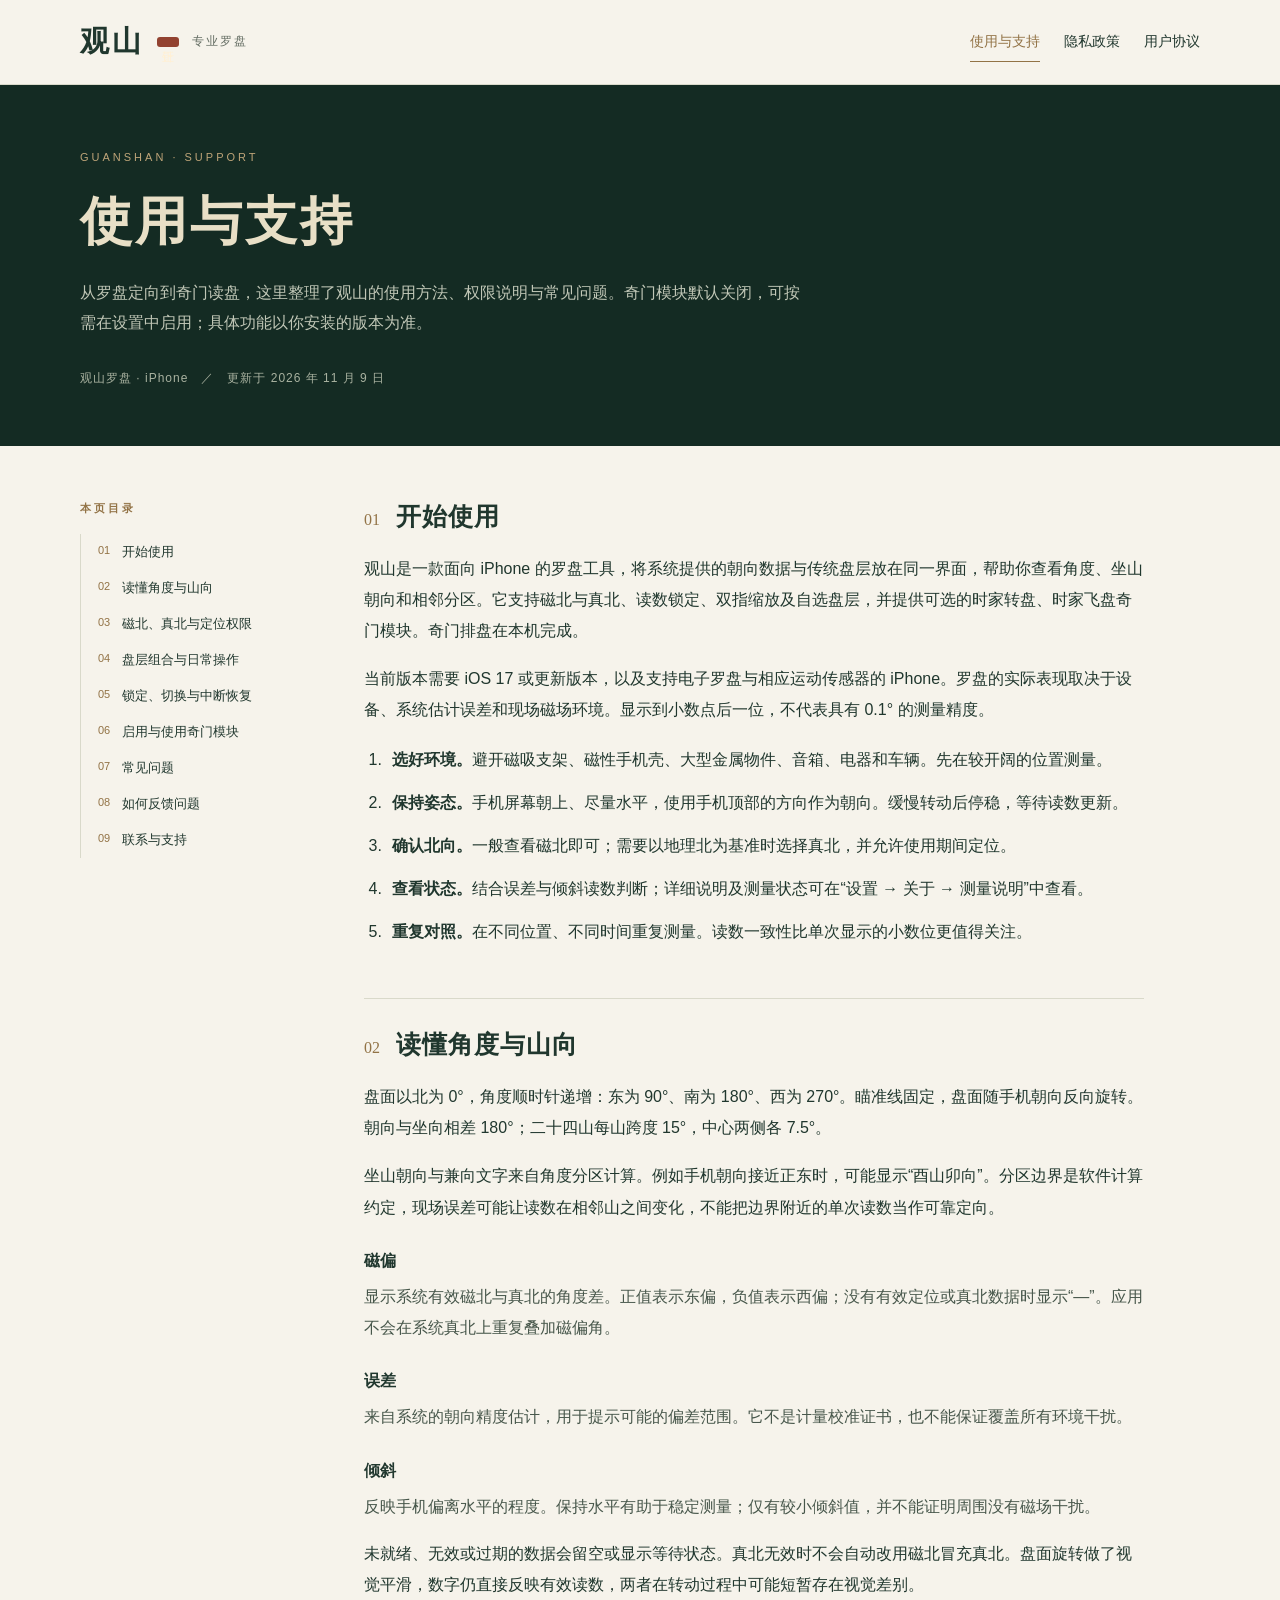
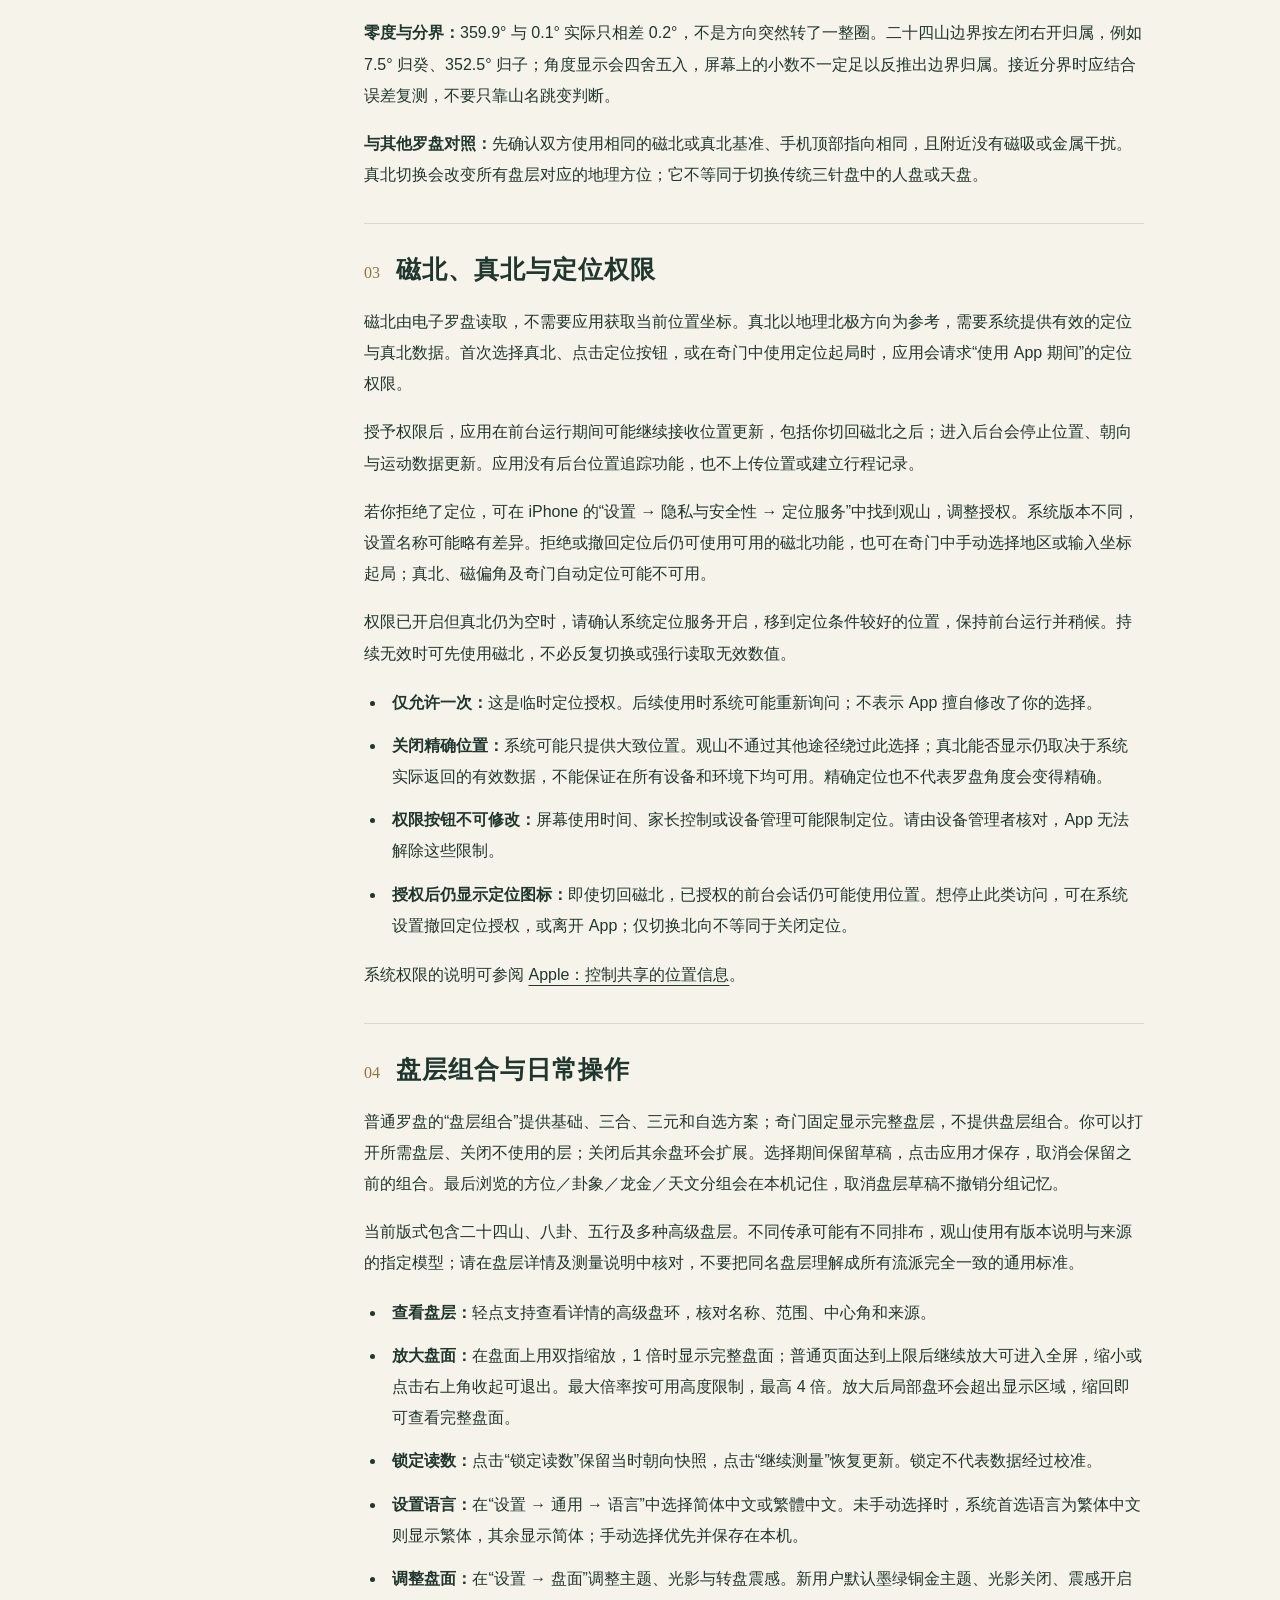
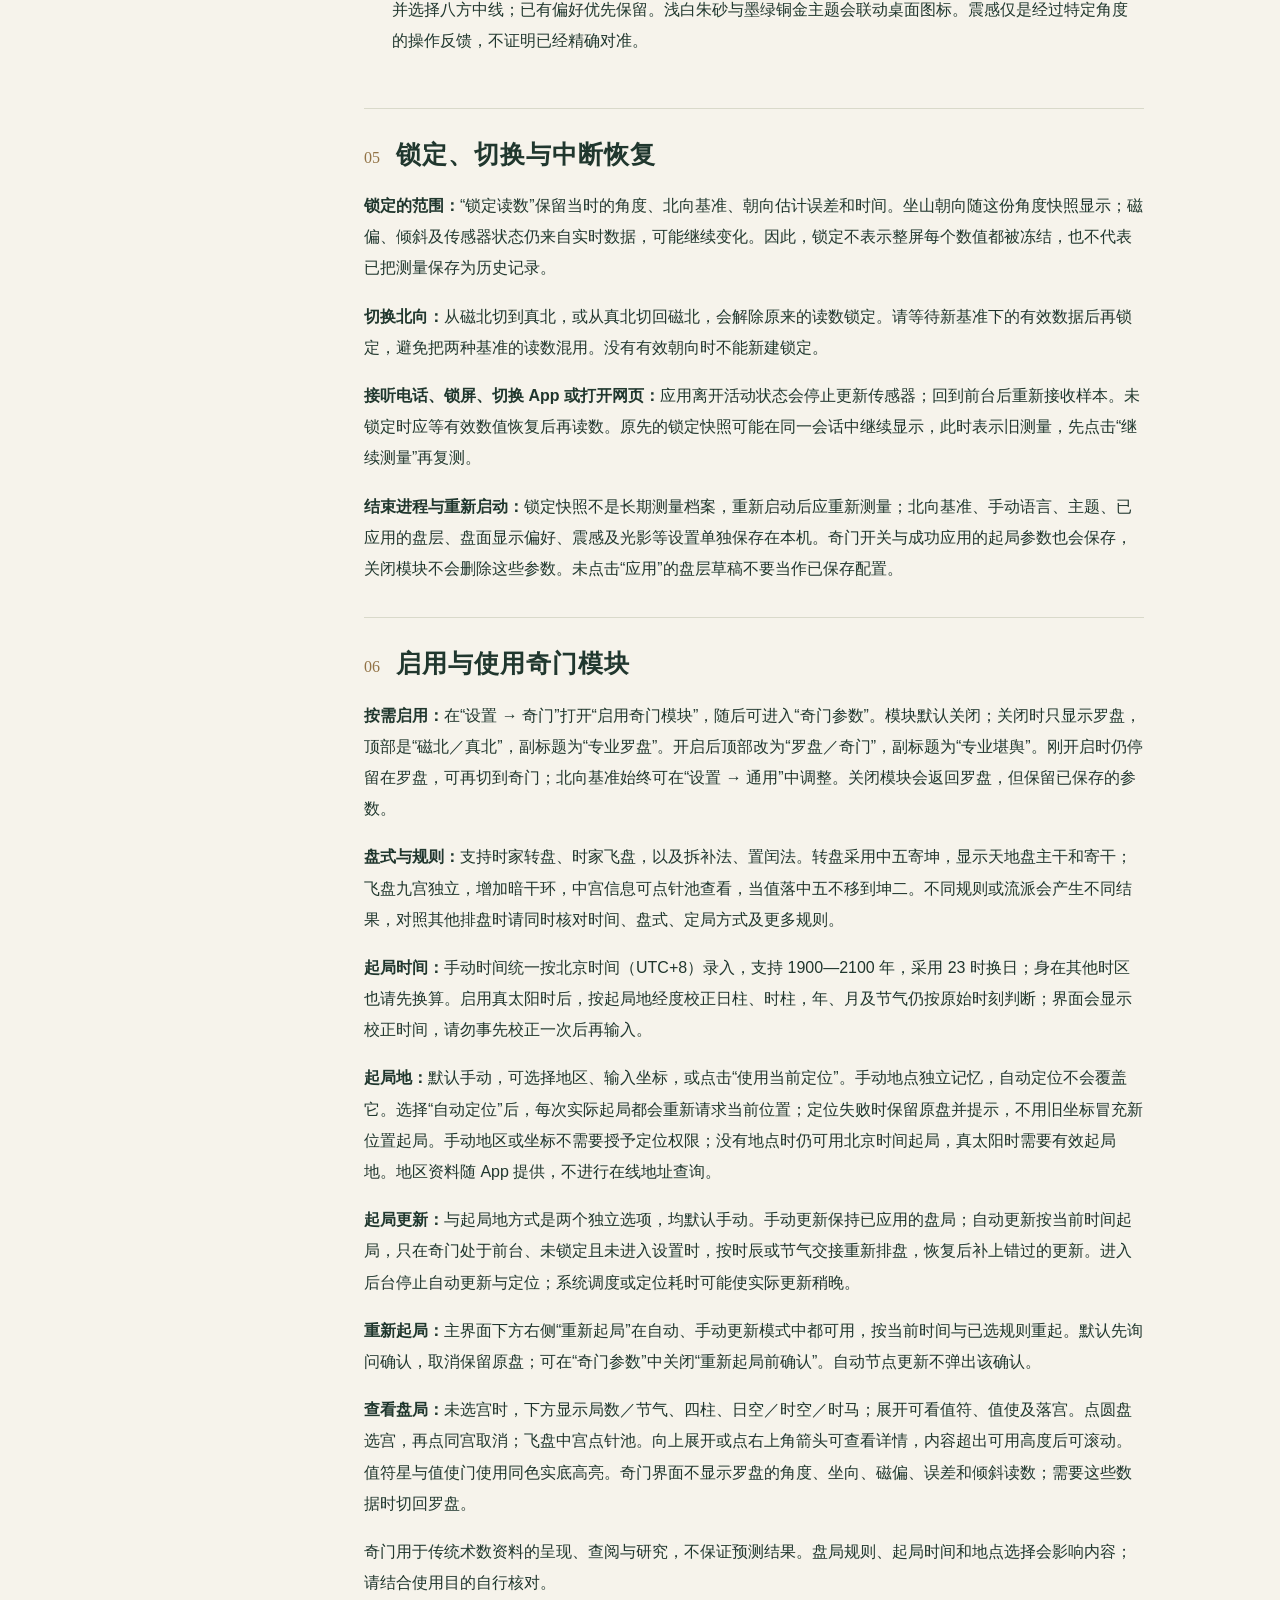
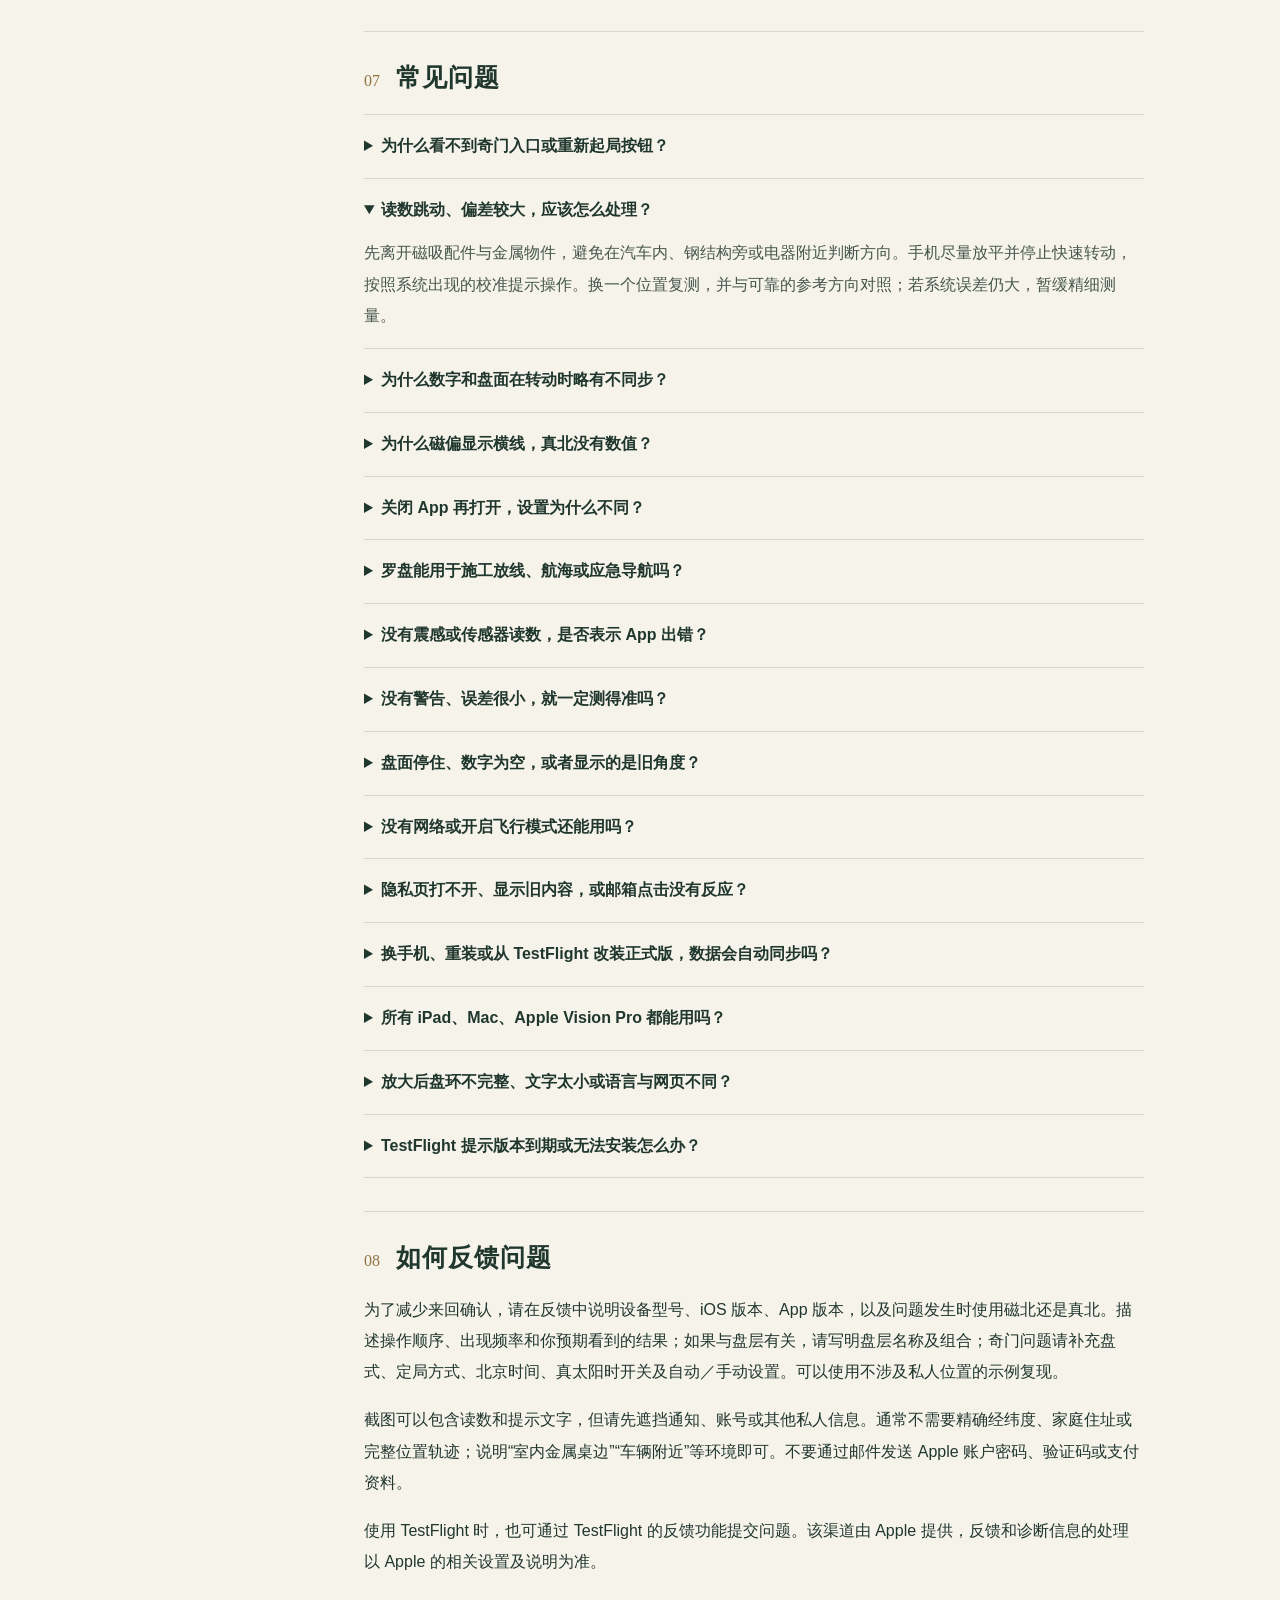
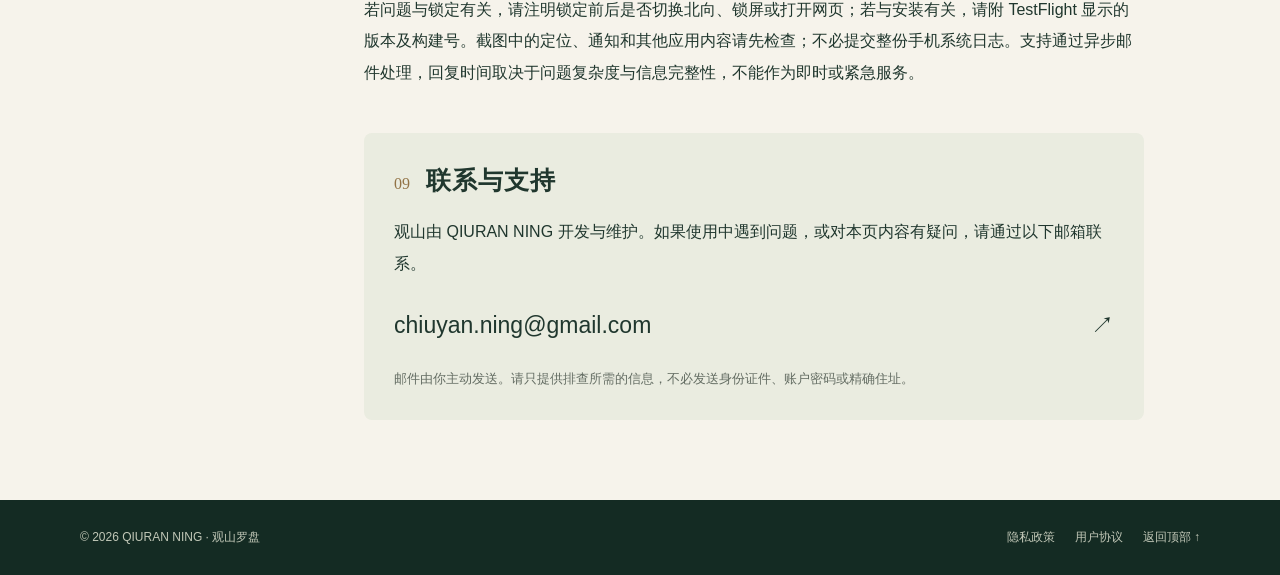
==== commit 48211ab9: "更新奇门模块使用说明与隐私政策" ====
--- a/index.html
+++ b/index.html
@@ -1,3 +1,11 @@
 <!doctype html>
-<html lang="zh-CN"><head><meta charset="utf-8"><meta name="viewport" content="width=device-width,initial-scale=1"><meta name="color-scheme" content="light"><meta name="theme-color" content="#142b23"><meta name="description" content="从第一次定向，到理解每一项读数。这里整理了观山的使用方法、权限说明与常见问题，帮助你在实际环境中更稳妥地使用罗盘。"><title>使用与支持 · 观山罗盘</title><link rel="canonical" href="https://chiuyan-dev.github.io/GuanShan-site/"><link rel="stylesheet" href="style.css"><link rel="icon" href="favicon.svg" type="image/svg+xml"></head>
-<body id="top"><a class="skip" href="#content">跳到正文</a><header class="masthead"><a class="brand" href="index.html" aria-label="观山罗盘支持首页"><strong>观山</strong><span class="seal" aria-hidden="true">正针</span><small>专业罗盘</small></a><nav class="nav" aria-label="页面导航"><a href="index.html" aria-current="page">使用与支持</a><a href="privacy.html">隐私政策</a><a href="terms.html">用户协议</a></nav></header><div class="hero"><p class="eyebrow">GUANSHAN · SUPPORT</p><h1>使用与支持</h1><p class="intro">从第一次定向，到理解每一项读数。这里整理了观山的使用方法、权限说明与常见问题，帮助你在实际环境中更稳妥地使用罗盘。</p><div class="meta">观山罗盘 · iPhone　／　更新于 2026 年 11 月 3 日</div></div><main class="layout" id="content"><aside class="toc"><h2>本页目录</h2><nav aria-label="本页目录"><ol><li><a href="#start"><span>01</span>开始使用</a></li><li><a href="#readings"><span>02</span>读懂角度与山向</a></li><li><a href="#north"><span>03</span>磁北、真北与定位权限</a></li><li><a href="#layers"><span>04</span>盘层组合与日常操作</a></li><li><a href="#sessions"><span>05</span>锁定、切换与中断恢复</a></li><li><a href="#questions"><span>06</span>常见问题</a></li><li><a href="#feedback"><span>07</span>如何反馈问题</a></li><li><a href="#contact"><span>08</span>联系与支持</a></li></ol></nav></aside><article class="article" aria-label="使用与支持"><section class="section " id="start" aria-labelledby="heading-start"><div class="section-head"><span class="number" aria-hidden="true">01</span><h2 id="heading-start">开始使用</h2></div><p>观山是一款面向 iPhone 的罗盘工具，将系统提供的朝向数据与传统盘层放在同一界面，帮助你查看角度、坐山朝向和相邻分区。它支持磁北与真北、读数锁定、双指缩放及自选盘层。</p><p>当前版本需要 iOS 17 或更新版本，以及支持电子罗盘与相应运动传感器的 iPhone。罗盘的实际表现取决于设备、系统估计误差和现场磁场环境。显示到小数点后一位，不代表具有 0.1° 的测量精度。</p><ol><li><strong>选好环境。</strong>避开磁吸支架、磁性手机壳、大型金属物件、音箱、电器和车辆。先在较开阔的位置测量。</li><li><strong>保持姿态。</strong>手机屏幕朝上、尽量水平，使用手机顶部的方向作为朝向。缓慢转动后停稳，等待读数更新。</li><li><strong>确认北向。</strong>一般查看磁北即可；需要以地理北为基准时选择真北，并允许使用期间定位。</li><li><strong>查看状态。</strong>结合误差与倾斜读数判断；详细说明及测量状态可在“设置 → 测量说明”中查看。</li><li><strong>重复对照。</strong>在不同位置、不同时间重复测量。读数一致性比单次显示的小数位更值得关注。</li></ol></section><section class="section " id="readings" aria-labelledby="heading-readings"><div class="section-head"><span class="number" aria-hidden="true">02</span><h2 id="heading-readings">读懂角度与山向</h2></div><p>盘面以北为 0°，角度顺时针递增：东为 90°、南为 180°、西为 270°。瞄准线固定，盘面随手机朝向反向旋转。朝向与坐向相差 180°；二十四山每山跨度 15°，中心两侧各 7.5°。</p><p>坐山朝向与兼向文字来自角度分区计算。例如手机朝向接近正东时，可能显示“酉山卯向”。分区边界是软件计算约定，现场误差可能让读数在相邻山之间变化，不能把边界附近的单次读数当作可靠定向。</p><dl><dt>磁偏</dt><dd>显示系统有效磁北与真北的角度差。正值表示东偏，负值表示西偏；没有有效定位或真北数据时显示“—”。应用不会在系统真北上重复叠加磁偏角。</dd><dt>误差</dt><dd>来自系统的朝向精度估计，用于提示可能的偏差范围。它不是计量校准证书，也不能保证覆盖所有环境干扰。</dd><dt>倾斜</dt><dd>反映手机偏离水平的程度。保持水平有助于稳定测量；仅有较小倾斜值，并不能证明周围没有磁场干扰。</dd></dl><p>未就绪、无效或过期的数据会留空或显示等待状态。真北无效时不会自动改用磁北冒充真北。盘面旋转做了视觉平滑，数字仍直接反映有效读数，两者在转动过程中可能短暂存在视觉差别。</p><p><strong>零度与分界：</strong>359.9° 与 0.1° 实际只相差 0.2°，不是方向突然转了一整圈。二十四山边界按左闭右开归属，例如 7.5° 归癸、352.5° 归子；角度显示会四舍五入，屏幕上的小数不一定足以反推出边界归属。接近分界时应结合误差复测，不要只靠山名跳变判断。</p><p><strong>与其他罗盘对照：</strong>先确认双方使用相同的磁北或真北基准、手机顶部指向相同，且附近没有磁吸或金属干扰。真北切换会改变所有盘层对应的地理方位；它不等同于切换传统三针盘中的人盘或天盘。</p></section><section class="section " id="north" aria-labelledby="heading-north"><div class="section-head"><span class="number" aria-hidden="true">03</span><h2 id="heading-north">磁北、真北与定位权限</h2></div><p>磁北由电子罗盘读取，不需要应用获取当前位置坐标。真北以地理北极方向为参考，需要系统提供有效的定位与真北数据。首次选择真北或点击定位按钮时，应用会请求“使用 App 期间”的定位权限。</p><p>授予权限后，应用在前台运行期间可能继续接收位置更新，包括你切回磁北之后；进入后台会停止位置、朝向与运动数据更新。应用没有后台位置追踪功能，也不上传位置或建立行程记录。</p><p>若你拒绝了定位，可在 iPhone 的“设置 → 隐私与安全性 → 定位服务”中找到观山，调整授权。系统版本不同，设置名称可能略有差异。拒绝或撤回定位后仍可使用可用的磁北功能，但真北及磁偏角可能不可用。</p><p>权限已开启但真北仍为空时，请确认系统定位服务开启，移到定位条件较好的位置，保持前台运行并稍候。持续无效时可先使用磁北，不必反复切换或强行读取无效数值。</p><ul><li><strong>仅允许一次：</strong>这是临时定位授权。后续使用时系统可能重新询问；不表示 App 擅自修改了你的选择。</li><li><strong>关闭精确位置：</strong>系统可能只提供大致位置。观山不通过其他途径绕过此选择；真北能否显示仍取决于系统实际返回的有效数据，不能保证在所有设备和环境下均可用。精确定位也不代表罗盘角度会变得精确。</li><li><strong>权限按钮不可修改：</strong>屏幕使用时间、家长控制或设备管理可能限制定位。请由设备管理者核对，App 无法解除这些限制。</li><li><strong>授权后仍显示定位图标：</strong>即使切回磁北，已授权的前台会话仍可能使用位置。想停止此类访问，可在系统设置撤回定位授权，或离开 App；仅切换北向不等同于关闭定位。</li></ul><p>系统权限的说明可参阅 <a href="https://support.apple.com/en-gb/guide/iphone/iph3dd5f9be/ios">Apple：控制共享的位置信息</a>。</p></section><section class="section " id="layers" aria-labelledby="heading-layers"><div class="section-head"><span class="number" aria-hidden="true">04</span><h2 id="heading-layers">盘层组合与日常操作</h2></div><p>“盘层组合”提供基础、三合、三元和自选方案。你可以打开所需盘层、关闭不使用的层；关闭后其余盘环会扩展。选择期间保留草稿，点击应用才保存，取消会保留之前的组合。</p><p>当前版式包含二十四山、八卦、五行及多种高级盘层。不同传承可能有不同排布，观山使用有版本说明与来源的指定模型；请在盘层详情及测量说明中核对，不要把同名盘层理解成所有流派完全一致的通用标准。</p><ul><li><strong>查看盘层：</strong>轻点支持查看详情的高级盘环，核对名称、范围、中心角和来源。</li><li><strong>放大盘面：</strong>在盘面上用双指缩放，支持 1–3 倍。放大时局部内容可能超出显示区域，缩回即可查看完整盘面。</li><li><strong>锁定读数：</strong>点击“锁定读数”保留当时朝向快照，点击“继续测量”恢复更新。锁定不代表数据经过校准。</li><li><strong>设置语言：</strong>在简体中文和繁體中文之间切换，手动选择保存在本机。</li><li><strong>调整盘面：</strong>光影与转盘震感可在设置中调整。震感仅是经过特定角度的操作反馈，不证明已经精确对准。</li></ul></section><section class="section " id="sessions" aria-labelledby="heading-sessions"><div class="section-head"><span class="number" aria-hidden="true">05</span><h2 id="heading-sessions">锁定、切换与中断恢复</h2></div><p><strong>锁定的范围：</strong>“锁定读数”保留当时的角度、北向基准、朝向估计误差和时间。坐山朝向随这份角度快照显示；磁偏、倾斜及传感器状态仍来自实时数据，可能继续变化。因此，锁定不表示整屏每个数值都被冻结，也不代表已把测量保存为历史记录。</p><p><strong>切换北向：</strong>从磁北切到真北，或从真北切回磁北，会解除原来的读数锁定。请等待新基准下的有效数据后再锁定，避免把两种基准的读数混用。没有有效朝向时不能新建锁定。</p><p><strong>接听电话、锁屏、切换 App 或打开网页：</strong>应用离开活动状态会停止更新传感器；回到前台后重新接收样本。未锁定时应等有效数值恢复后再读数。原先的锁定快照可能在同一会话中继续显示，此时表示旧测量，先点击“继续测量”再复测。</p><p><strong>结束进程与重新启动：</strong>锁定、缩放和北向选择不是长期测量档案，重新启动可能恢复为默认状态；语言、已应用的盘层、震感及光影等偏好单独保存在本机。未点击“应用”的盘层草稿不要当作已保存配置。</p></section><section class="section " id="questions" aria-labelledby="heading-questions"><div class="section-head"><span class="number" aria-hidden="true">06</span><h2 id="heading-questions">常见问题</h2></div><details open><summary>读数跳动、偏差较大，应该怎么处理？</summary><p>先离开磁吸配件与金属物件，避免在汽车内、钢结构旁或电器附近判断方向。手机尽量放平并停止快速转动，按照系统出现的校准提示操作。换一个位置复测，并与可靠的参考方向对照；若系统误差仍大，暂缓精细测量。</p></details><details><summary>为什么数字和盘面在转动时略有不同步？</summary><p>数字用于及时表达读数，盘面旋转则有短暂视觉平滑，避免采样之间的跳变。刚启动、恢复测量或切换北向时，盘面会从当前可见角度过渡。停止转动后再读数；这种平滑不提高传感器的绝对精度。</p></details><details><summary>为什么磁偏显示横线，真北没有数值？</summary><p>通常是定位权限、定位有效性或系统真北数据尚未满足条件。磁偏需要同一次系统朝向样本中的有效磁北与真北。请按上方定位步骤检查；横线表示没有有效数据，不等于磁偏角为零。</p></details><details><summary>关闭 App 再打开，设置为什么不同？</summary><p>手动语言、盘层及盘面设置保存在本机。正常覆盖更新通常保留设置；删除 App、安装不同标识的测试版本，或从不同备份恢复，可能使偏好不同。观山目前不提供账号或开发者云端同步服务。</p></details><details><summary>罗盘能用于施工放线、航海或应急导航吗？</summary><p>不能将本 App 作为这些场景的唯一依据。手机传感器会受现场环境影响，观山不替代经过校准的测量仪器、专业测绘或安全导航设备。传统盘层用于呈现与查阅，不提供对吉凶预测的科学有效性保证。</p></details><details><summary>没有震感或传感器读数，是否表示 App 出错？</summary><p>先检查对应设置、设备硬件和系统状态。不同设备及系统设置可能影响触觉反馈；传感器不可用或数据过期时，应用会显示等待或空数值。保留错误提示的截图，有助于进一步排查。</p></details><details><summary>没有警告、误差很小，就一定测得准吗？</summary><p>不一定。误差和干扰提示来自系统估计与有限的检测条件，无法识别所有稳定的局部磁场偏移。室内钢筋、车辆和配件可能让读数看起来稳定但整体偏离。移到另一处并与可靠参考方向复测，不能用“没有提示”代替校准。</p></details><details><summary>盘面停住、数字为空，或者显示的是旧角度？</summary><p>先确认是否锁定；已锁定时点击“继续测量”。未锁定时，朝向无效或超过有效时间会留空，盘面可能保留上次可见位置，它不代表仍在测量。先回到前台、保持平稳、检查权限和磁性干扰，再查看测量说明中的状态。持续异常时记录步骤与提示，不要把停住的盘面当作当前方位。</p></details><details><summary>没有网络或开启飞行模式还能用吗？</summary><p>盘层、字体和磁北测量逻辑在本机运行，不需要登录服务器；能否取得有效传感器数据仍取决于设备与系统。真北需要有效定位与真北样本，离线不等同于必定可用或必定不可用。支持网页、外部资料、邮件与 TestFlight 下载需要网络；网页打不开不应被当作磁北测量失效。</p></details><details><summary>隐私页打不开、显示旧内容，或邮箱点击没有反应？</summary><p>确认设备能访问网络，可在默认浏览器中重新载入对应网页，或从本页导航重新进入。网站更新时缓存可能短暂保留旧内容。邮箱链接需要设备配置可处理邮件链接的应用；无法打开时，可以复制页面末尾地址到你常用的邮箱主动发送。不要为访问帮助页面安装陌生描述文件或提供账号密码。</p></details><details><summary>换手机、重装或从 TestFlight 改装正式版，数据会自动同步吗？</summary><p>观山没有账号与开发者云同步，不能保证跨设备、不同应用标识或所有安装方式都保留设置。覆盖安装与删除后重装不同，系统备份也可能恢复旧偏好。更换前可自行记下需要的盘层和设置；支持邮箱无法从服务器找回未上传的本地记录。</p></details><details><summary>所有 iPad、Mac、Apple Vision Pro 都能用吗？</summary><p>当前支持目标是具备所需电子罗盘与运动传感器的 iPhone，最低 iOS 17。其他设备即使能够显示网页，也不代表能够运行或提供相同测量能力。安装资格以 App Store 或 TestFlight 的兼容性显示为准，不应通过更改设备环境绕过硬件要求。</p></details><details><summary>放大后盘环不完整、文字太小或语言与网页不同？</summary><p>先双指缩回 1 倍查看完整盘面；高倍放大时会裁去外围部分。应用固定竖屏，主仪表使用固定字号，大字号专用布局尚未完善；如存在阅读或辅助功能障碍，请反馈具体设备和界面。App 的简繁选择不会自动翻译浏览器中的支持页面，目前网页正文为简体中文。</p></details><details><summary>TestFlight 提示版本到期或无法安装怎么办？</summary><p>在 TestFlight 中检查是否有仍可用的新构建，核对测试资格、设备兼容性和系统提示。测试构建的有效期不等于永久使用授权；如开发者尚未提供可用构建，需要等待更新。不要先删除现有应用来尝试“修复”，以免失去本地设置。</p></details></section><section class="section " id="feedback" aria-labelledby="heading-feedback"><div class="section-head"><span class="number" aria-hidden="true">07</span><h2 id="heading-feedback">如何反馈问题</h2></div><p>为了减少来回确认，请在反馈中说明设备型号、iOS 版本、App 版本，以及问题发生时使用磁北还是真北。描述操作顺序、出现频率和你预期看到的结果；如果与盘层有关，请写明盘层名称及组合。</p><p>截图可以包含读数和提示文字，但请先遮挡通知、账号或其他私人信息。通常不需要精确经纬度、家庭住址或完整位置轨迹；说明“室内金属桌边”“车辆附近”等环境即可。不要通过邮件发送 Apple 账户密码、验证码或支付资料。</p><p>使用 TestFlight 时，也可通过 TestFlight 的反馈功能提交问题。该渠道由 Apple 提供，反馈和诊断信息的处理以 Apple 的相关设置及说明为准。</p><p>若问题与锁定有关，请注明锁定前后是否切换北向、锁屏或打开网页；若与安装有关，请附 TestFlight 显示的版本及构建号。截图中的定位、通知和其他应用内容请先检查；不必提交整份手机系统日志。支持通过异步邮件处理，回复时间取决于问题复杂度与信息完整性，不能作为即时或紧急服务。</p></section><section class="section contact" id="contact" aria-labelledby="heading-contact"><div class="section-head"><span class="number" aria-hidden="true">08</span><h2 id="heading-contact">联系与支持</h2></div><p>观山由 QIURAN NING 开发与维护。如果使用中遇到问题，或对本页内容有疑问，请通过以下邮箱联系。</p><a class="email" href="mailto:chiuyan.ning@gmail.com">chiuyan.ning@gmail.com<span aria-hidden="true">↗</span></a><p class="small">邮件由你主动发送。请只提供排查所需的信息，不必发送身份证件、账户密码或精确住址。</p></section></article></main><footer><p>© 2026 QIURAN NING · 观山罗盘</p><div class="footer-links"><a href="privacy.html">隐私政策</a><a href="terms.html">用户协议</a><a href="#top">返回顶部 ↑</a></div></footer></body></html>+<html lang="zh-CN"><head><meta charset="utf-8"><meta name="viewport" content="width=device-width,initial-scale=1"><meta name="color-scheme" content="light"><meta name="theme-color" content="#142b23"><meta name="description" content="从罗盘定向到奇门读盘，这里整理了观山的使用方法、权限说明与常见问题。奇门模块默认关闭，可按需在设置中启用；具体功能以你安装的版本为准。"><title>使用与支持 · 观山罗盘</title><link rel="canonical" href="https://chiuyan-dev.github.io/GuanShan-site/"><link rel="stylesheet" href="style.css"><link rel="icon" href="favicon.svg" type="image/svg+xml"></head>
+<body id="top"><a class="skip" href="#content">跳到正文</a><header class="masthead"><a class="brand" href="index.html" aria-label="观山罗盘支持首页"><strong>观山</strong><span class="seal" aria-hidden="true">正针</span><small>专业罗盘</small></a><nav class="nav" aria-label="页面导航"><a href="index.html" aria-current="page">使用与支持</a><a href="privacy.html">隐私政策</a><a href="terms.html">用户协议</a></nav></header><div class="hero"><p class="eyebrow">GUANSHAN · SUPPORT</p><h1>使用与支持</h1><p class="intro">从罗盘定向到奇门读盘，这里整理了观山的使用方法、权限说明与常见问题。奇门模块默认关闭，可按需在设置中启用；具体功能以你安装的版本为准。</p><div class="meta">观山罗盘 · iPhone　／　更新于 2026 年 11 月 9 日</div></div><main class="layout" id="content"><aside class="toc"><h2>本页目录</h2><nav aria-label="本页目录"><ol><li><a href="#start"><span>01</span>开始使用</a></li><li><a href="#readings"><span>02</span>读懂角度与山向</a></li><li><a href="#north"><span>03</span>磁北、真北与定位权限</a></li><li><a href="#layers"><span>04</span>盘层组合与日常操作</a></li><li><a href="#sessions"><span>05</span>锁定、切换与中断恢复</a></li><li><a href="#qimen"><span>06</span>启用与使用奇门模块</a></li><li><a href="#questions"><span>07</span>常见问题</a></li><li><a href="#feedback"><span>08</span>如何反馈问题</a></li><li><a href="#contact"><span>09</span>联系与支持</a></li></ol></nav></aside><article class="article" aria-label="使用与支持"><section class="section " id="start" aria-labelledby="heading-start"><div class="section-head"><span class="number" aria-hidden="true">01</span><h2 id="heading-start">开始使用</h2></div><p>观山是一款面向 iPhone 的罗盘工具，将系统提供的朝向数据与传统盘层放在同一界面，帮助你查看角度、坐山朝向和相邻分区。它支持磁北与真北、读数锁定、双指缩放及自选盘层，并提供可选的时家转盘、时家飞盘奇门模块。奇门排盘在本机完成。</p><p>当前版本需要 iOS 17 或更新版本，以及支持电子罗盘与相应运动传感器的 iPhone。罗盘的实际表现取决于设备、系统估计误差和现场磁场环境。显示到小数点后一位，不代表具有 0.1° 的测量精度。</p><ol><li><strong>选好环境。</strong>避开磁吸支架、磁性手机壳、大型金属物件、音箱、电器和车辆。先在较开阔的位置测量。</li><li><strong>保持姿态。</strong>手机屏幕朝上、尽量水平，使用手机顶部的方向作为朝向。缓慢转动后停稳，等待读数更新。</li><li><strong>确认北向。</strong>一般查看磁北即可；需要以地理北为基准时选择真北，并允许使用期间定位。</li><li><strong>查看状态。</strong>结合误差与倾斜读数判断；详细说明及测量状态可在“设置 → 关于 → 测量说明”中查看。</li><li><strong>重复对照。</strong>在不同位置、不同时间重复测量。读数一致性比单次显示的小数位更值得关注。</li></ol></section><section class="section " id="readings" aria-labelledby="heading-readings"><div class="section-head"><span class="number" aria-hidden="true">02</span><h2 id="heading-readings">读懂角度与山向</h2></div><p>盘面以北为 0°，角度顺时针递增：东为 90°、南为 180°、西为 270°。瞄准线固定，盘面随手机朝向反向旋转。朝向与坐向相差 180°；二十四山每山跨度 15°，中心两侧各 7.5°。</p><p>坐山朝向与兼向文字来自角度分区计算。例如手机朝向接近正东时，可能显示“酉山卯向”。分区边界是软件计算约定，现场误差可能让读数在相邻山之间变化，不能把边界附近的单次读数当作可靠定向。</p><dl><dt>磁偏</dt><dd>显示系统有效磁北与真北的角度差。正值表示东偏，负值表示西偏；没有有效定位或真北数据时显示“—”。应用不会在系统真北上重复叠加磁偏角。</dd><dt>误差</dt><dd>来自系统的朝向精度估计，用于提示可能的偏差范围。它不是计量校准证书，也不能保证覆盖所有环境干扰。</dd><dt>倾斜</dt><dd>反映手机偏离水平的程度。保持水平有助于稳定测量；仅有较小倾斜值，并不能证明周围没有磁场干扰。</dd></dl><p>未就绪、无效或过期的数据会留空或显示等待状态。真北无效时不会自动改用磁北冒充真北。盘面旋转做了视觉平滑，数字仍直接反映有效读数，两者在转动过程中可能短暂存在视觉差别。</p><p><strong>零度与分界：</strong>359.9° 与 0.1° 实际只相差 0.2°，不是方向突然转了一整圈。二十四山边界按左闭右开归属，例如 7.5° 归癸、352.5° 归子；角度显示会四舍五入，屏幕上的小数不一定足以反推出边界归属。接近分界时应结合误差复测，不要只靠山名跳变判断。</p><p><strong>与其他罗盘对照：</strong>先确认双方使用相同的磁北或真北基准、手机顶部指向相同，且附近没有磁吸或金属干扰。真北切换会改变所有盘层对应的地理方位；它不等同于切换传统三针盘中的人盘或天盘。</p></section><section class="section " id="north" aria-labelledby="heading-north"><div class="section-head"><span class="number" aria-hidden="true">03</span><h2 id="heading-north">磁北、真北与定位权限</h2></div><p>磁北由电子罗盘读取，不需要应用获取当前位置坐标。真北以地理北极方向为参考，需要系统提供有效的定位与真北数据。首次选择真北、点击定位按钮，或在奇门中使用定位起局时，应用会请求“使用 App 期间”的定位权限。</p><p>授予权限后，应用在前台运行期间可能继续接收位置更新，包括你切回磁北之后；进入后台会停止位置、朝向与运动数据更新。应用没有后台位置追踪功能，也不上传位置或建立行程记录。</p><p>若你拒绝了定位，可在 iPhone 的“设置 → 隐私与安全性 → 定位服务”中找到观山，调整授权。系统版本不同，设置名称可能略有差异。拒绝或撤回定位后仍可使用可用的磁北功能，也可在奇门中手动选择地区或输入坐标起局；真北、磁偏角及奇门自动定位可能不可用。</p><p>权限已开启但真北仍为空时，请确认系统定位服务开启，移到定位条件较好的位置，保持前台运行并稍候。持续无效时可先使用磁北，不必反复切换或强行读取无效数值。</p><ul><li><strong>仅允许一次：</strong>这是临时定位授权。后续使用时系统可能重新询问；不表示 App 擅自修改了你的选择。</li><li><strong>关闭精确位置：</strong>系统可能只提供大致位置。观山不通过其他途径绕过此选择；真北能否显示仍取决于系统实际返回的有效数据，不能保证在所有设备和环境下均可用。精确定位也不代表罗盘角度会变得精确。</li><li><strong>权限按钮不可修改：</strong>屏幕使用时间、家长控制或设备管理可能限制定位。请由设备管理者核对，App 无法解除这些限制。</li><li><strong>授权后仍显示定位图标：</strong>即使切回磁北，已授权的前台会话仍可能使用位置。想停止此类访问，可在系统设置撤回定位授权，或离开 App；仅切换北向不等同于关闭定位。</li></ul><p>系统权限的说明可参阅 <a href="https://support.apple.com/en-gb/guide/iphone/iph3dd5f9be/ios">Apple：控制共享的位置信息</a>。</p></section><section class="section " id="layers" aria-labelledby="heading-layers"><div class="section-head"><span class="number" aria-hidden="true">04</span><h2 id="heading-layers">盘层组合与日常操作</h2></div><p>普通罗盘的“盘层组合”提供基础、三合、三元和自选方案；奇门固定显示完整盘层，不提供盘层组合。你可以打开所需盘层、关闭不使用的层；关闭后其余盘环会扩展。选择期间保留草稿，点击应用才保存，取消会保留之前的组合。最后浏览的方位／卦象／龙金／天文分组会在本机记住，取消盘层草稿不撤销分组记忆。</p><p>当前版式包含二十四山、八卦、五行及多种高级盘层。不同传承可能有不同排布，观山使用有版本说明与来源的指定模型；请在盘层详情及测量说明中核对，不要把同名盘层理解成所有流派完全一致的通用标准。</p><ul><li><strong>查看盘层：</strong>轻点支持查看详情的高级盘环，核对名称、范围、中心角和来源。</li><li><strong>放大盘面：</strong>在盘面上用双指缩放，1 倍时显示完整盘面；普通页面达到上限后继续放大可进入全屏，缩小或点击右上角收起可退出。最大倍率按可用高度限制，最高 4 倍。放大后局部盘环会超出显示区域，缩回即可查看完整盘面。</li><li><strong>锁定读数：</strong>点击“锁定读数”保留当时朝向快照，点击“继续测量”恢复更新。锁定不代表数据经过校准。</li><li><strong>设置语言：</strong>在“设置 → 通用 → 语言”中选择简体中文或繁體中文。未手动选择时，系统首选语言为繁体中文则显示繁体，其余显示简体；手动选择优先并保存在本机。</li><li><strong>调整盘面：</strong>在“设置 → 盘面”调整主题、光影与转盘震感。新用户默认墨绿铜金主题、光影关闭、震感开启并选择八方中线；已有偏好优先保留。浅白朱砂与墨绿铜金主题会联动桌面图标。震感仅是经过特定角度的操作反馈，不证明已经精确对准。</li></ul></section><section class="section " id="sessions" aria-labelledby="heading-sessions"><div class="section-head"><span class="number" aria-hidden="true">05</span><h2 id="heading-sessions">锁定、切换与中断恢复</h2></div><p><strong>锁定的范围：</strong>“锁定读数”保留当时的角度、北向基准、朝向估计误差和时间。坐山朝向随这份角度快照显示；磁偏、倾斜及传感器状态仍来自实时数据，可能继续变化。因此，锁定不表示整屏每个数值都被冻结，也不代表已把测量保存为历史记录。</p><p><strong>切换北向：</strong>从磁北切到真北，或从真北切回磁北，会解除原来的读数锁定。请等待新基准下的有效数据后再锁定，避免把两种基准的读数混用。没有有效朝向时不能新建锁定。</p><p><strong>接听电话、锁屏、切换 App 或打开网页：</strong>应用离开活动状态会停止更新传感器；回到前台后重新接收样本。未锁定时应等有效数值恢复后再读数。原先的锁定快照可能在同一会话中继续显示，此时表示旧测量，先点击“继续测量”再复测。</p><p><strong>结束进程与重新启动：</strong>锁定快照不是长期测量档案，重新启动后应重新测量；北向基准、手动语言、主题、已应用的盘层、盘面显示偏好、震感及光影等设置单独保存在本机。奇门开关与成功应用的起局参数也会保存，关闭模块不会删除这些参数。未点击“应用”的盘层草稿不要当作已保存配置。</p></section><section class="section" id="qimen" aria-labelledby="heading-qimen"><div class="section-head"><span class="number" aria-hidden="true">06</span><h2 id="heading-qimen">启用与使用奇门模块</h2></div>
+<p><strong>按需启用：</strong>在“设置 → 奇门”打开“启用奇门模块”，随后可进入“奇门参数”。模块默认关闭；关闭时只显示罗盘，顶部是“磁北／真北”，副标题为“专业罗盘”。开启后顶部改为“罗盘／奇门”，副标题为“专业堪舆”。刚开启时仍停留在罗盘，可再切到奇门；北向基准始终可在“设置 → 通用”中调整。关闭模块会返回罗盘，但保留已保存的参数。</p>
+<p><strong>盘式与规则：</strong>支持时家转盘、时家飞盘，以及拆补法、置闰法。转盘采用中五寄坤，显示天地盘主干和寄干；飞盘九宫独立，增加暗干环，中宫信息可点针池查看，当值落中五不移到坤二。不同规则或流派会产生不同结果，对照其他排盘时请同时核对时间、盘式、定局方式及更多规则。</p>
+<p><strong>起局时间：</strong>手动时间统一按北京时间（UTC+8）录入，支持 1900—2100 年，采用 23 时换日；身在其他时区也请先换算。启用真太阳时后，按起局地经度校正日柱、时柱，年、月及节气仍按原始时刻判断；界面会显示校正时间，请勿事先校正一次后再输入。</p>
+<p><strong>起局地：</strong>默认手动，可选择地区、输入坐标，或点击“使用当前定位”。手动地点独立记忆，自动定位不会覆盖它。选择“自动定位”后，每次实际起局都会重新请求当前位置；定位失败时保留原盘并提示，不用旧坐标冒充新位置起局。手动地区或坐标不需要授予定位权限；没有地点时仍可用北京时间起局，真太阳时需要有效起局地。地区资料随 App 提供，不进行在线地址查询。</p>
+<p><strong>起局更新：</strong>与起局地方式是两个独立选项，均默认手动。手动更新保持已应用的盘局；自动更新按当前时间起局，只在奇门处于前台、未锁定且未进入设置时，按时辰或节气交接重新排盘，恢复后补上错过的更新。进入后台停止自动更新与定位；系统调度或定位耗时可能使实际更新稍晚。</p>
+<p><strong>重新起局：</strong>主界面下方右侧“重新起局”在自动、手动更新模式中都可用，按当前时间与已选规则重起。默认先询问确认，取消保留原盘；可在“奇门参数”中关闭“重新起局前确认”。自动节点更新不弹出该确认。</p>
+<p><strong>查看盘局：</strong>未选宫时，下方显示局数／节气、四柱、日空／时空／时马；展开可看值符、值使及落宫。点圆盘选宫，再点同宫取消；飞盘中宫点针池。向上展开或点右上角箭头可查看详情，内容超出可用高度后可滚动。值符星与值使门使用同色实底高亮。奇门界面不显示罗盘的角度、坐向、磁偏、误差和倾斜读数；需要这些数据时切回罗盘。</p>
+<p>奇门用于传统术数资料的呈现、查阅与研究，不保证预测结果。盘局规则、起局时间和地点选择会影响内容；请结合使用目的自行核对。</p></section><section class="section " id="questions" aria-labelledby="heading-questions"><div class="section-head"><span class="number" aria-hidden="true">07</span><h2 id="heading-questions">常见问题</h2></div><details><summary>为什么看不到奇门入口或重新起局按钮？</summary><p>奇门默认关闭，先在“设置 → 奇门”打开“启用奇门模块”，再切到顶部“奇门”。“重新起局”位于奇门主界面下方右侧；罗盘同一位置仍是“盘层组合”。若你的版本尚无这些入口，请以当前安装版本为准，等待可用更新。</p></details><details open><summary>读数跳动、偏差较大，应该怎么处理？</summary><p>先离开磁吸配件与金属物件，避免在汽车内、钢结构旁或电器附近判断方向。手机尽量放平并停止快速转动，按照系统出现的校准提示操作。换一个位置复测，并与可靠的参考方向对照；若系统误差仍大，暂缓精细测量。</p></details><details><summary>为什么数字和盘面在转动时略有不同步？</summary><p>数字用于及时表达读数，盘面旋转则有短暂视觉平滑，避免采样之间的跳变。刚启动、恢复测量或切换北向时，盘面会从当前可见角度过渡。停止转动后再读数；这种平滑不提高传感器的绝对精度。</p></details><details><summary>为什么磁偏显示横线，真北没有数值？</summary><p>通常是定位权限、定位有效性或系统真北数据尚未满足条件。磁偏需要同一次系统朝向样本中的有效磁北与真北。请按上方定位步骤检查；横线表示没有有效数据，不等于磁偏角为零。</p></details><details><summary>关闭 App 再打开，设置为什么不同？</summary><p>手动语言、盘层及盘面设置保存在本机。正常覆盖更新通常保留设置；删除 App、安装不同标识的测试版本，或从不同备份恢复，可能使偏好不同。观山目前不提供账号或开发者云端同步服务。</p></details><details><summary>罗盘能用于施工放线、航海或应急导航吗？</summary><p>不能将本 App 作为这些场景的唯一依据。手机传感器会受现场环境影响，观山不替代经过校准的测量仪器、专业测绘或安全导航设备。传统盘层用于呈现与查阅，不提供对吉凶预测的科学有效性保证。</p></details><details><summary>没有震感或传感器读数，是否表示 App 出错？</summary><p>先检查对应设置、设备硬件和系统状态。不同设备及系统设置可能影响触觉反馈；传感器不可用或数据过期时，应用会显示等待或空数值。保留错误提示的截图，有助于进一步排查。</p></details><details><summary>没有警告、误差很小，就一定测得准吗？</summary><p>不一定。误差和干扰提示来自系统估计与有限的检测条件，无法识别所有稳定的局部磁场偏移。室内钢筋、车辆和配件可能让读数看起来稳定但整体偏离。移到另一处并与可靠参考方向复测，不能用“没有提示”代替校准。</p></details><details><summary>盘面停住、数字为空，或者显示的是旧角度？</summary><p>先确认是否锁定；已锁定时点击“继续测量”。未锁定时，朝向无效或超过有效时间会留空，盘面可能保留上次可见位置，它不代表仍在测量。先回到前台、保持平稳、检查权限和磁性干扰，再查看测量说明中的状态。持续异常时记录步骤与提示，不要把停住的盘面当作当前方位。</p></details><details><summary>没有网络或开启飞行模式还能用吗？</summary><p>盘层、字体、地区资料、奇门排盘和磁北测量逻辑在本机运行，不需要登录服务器；能否取得有效传感器数据仍取决于设备与系统。真北需要有效定位与真北样本，离线不等同于必定可用或必定不可用。支持网页、外部资料、邮件与 TestFlight 下载需要网络；网页打不开不应被当作磁北测量失效。</p></details><details><summary>隐私页打不开、显示旧内容，或邮箱点击没有反应？</summary><p>确认设备能访问网络，可在默认浏览器中重新载入对应网页，或从本页导航重新进入。网站更新时缓存可能短暂保留旧内容。邮箱链接需要设备配置可处理邮件链接的应用；无法打开时，可以复制页面末尾地址到你常用的邮箱主动发送。不要为访问帮助页面安装陌生描述文件或提供账号密码。</p></details><details><summary>换手机、重装或从 TestFlight 改装正式版，数据会自动同步吗？</summary><p>观山没有账号与开发者云同步，不能保证跨设备、不同应用标识或所有安装方式都保留设置。覆盖安装与删除后重装不同，系统备份也可能恢复旧偏好。更换前可自行记下需要的盘层和设置；支持邮箱无法从服务器找回未上传的本地记录。</p></details><details><summary>所有 iPad、Mac、Apple Vision Pro 都能用吗？</summary><p>当前支持目标是具备所需电子罗盘与运动传感器的 iPhone，最低 iOS 17。其他设备即使能够显示网页，也不代表能够运行或提供相同测量能力。安装资格以 App Store 或 TestFlight 的兼容性显示为准，不应通过更改设备环境绕过硬件要求。</p></details><details><summary>放大后盘环不完整、文字太小或语言与网页不同？</summary><p>先双指缩回 1 倍查看完整盘面；高倍放大时会裁去外围部分。应用固定竖屏，主仪表使用固定字号，大字号专用布局尚未完善；如存在阅读或辅助功能障碍，请反馈具体设备和界面。App 的简繁选择不会自动翻译浏览器中的支持页面，目前网页正文为简体中文。</p></details><details><summary>TestFlight 提示版本到期或无法安装怎么办？</summary><p>在 TestFlight 中检查是否有仍可用的新构建，核对测试资格、设备兼容性和系统提示。测试构建的有效期不等于永久使用授权；如开发者尚未提供可用构建，需要等待更新。不要先删除现有应用来尝试“修复”，以免失去本地设置。</p></details></section><section class="section " id="feedback" aria-labelledby="heading-feedback"><div class="section-head"><span class="number" aria-hidden="true">08</span><h2 id="heading-feedback">如何反馈问题</h2></div><p>为了减少来回确认，请在反馈中说明设备型号、iOS 版本、App 版本，以及问题发生时使用磁北还是真北。描述操作顺序、出现频率和你预期看到的结果；如果与盘层有关，请写明盘层名称及组合；奇门问题请补充盘式、定局方式、北京时间、真太阳时开关及自动／手动设置。可以使用不涉及私人位置的示例复现。</p><p>截图可以包含读数和提示文字，但请先遮挡通知、账号或其他私人信息。通常不需要精确经纬度、家庭住址或完整位置轨迹；说明“室内金属桌边”“车辆附近”等环境即可。不要通过邮件发送 Apple 账户密码、验证码或支付资料。</p><p>使用 TestFlight 时，也可通过 TestFlight 的反馈功能提交问题。该渠道由 Apple 提供，反馈和诊断信息的处理以 Apple 的相关设置及说明为准。</p><p>若问题与锁定有关，请注明锁定前后是否切换北向、锁屏或打开网页；若与安装有关，请附 TestFlight 显示的版本及构建号。截图中的定位、通知和其他应用内容请先检查；不必提交整份手机系统日志。支持通过异步邮件处理，回复时间取决于问题复杂度与信息完整性，不能作为即时或紧急服务。</p></section><section class="section contact" id="contact" aria-labelledby="heading-contact"><div class="section-head"><span class="number" aria-hidden="true">09</span><h2 id="heading-contact">联系与支持</h2></div><p>观山由 QIURAN NING 开发与维护。如果使用中遇到问题，或对本页内容有疑问，请通过以下邮箱联系。</p><a class="email" href="mailto:chiuyan.ning@gmail.com">chiuyan.ning@gmail.com<span aria-hidden="true">↗</span></a><p class="small">邮件由你主动发送。请只提供排查所需的信息，不必发送身份证件、账户密码或精确住址。</p></section></article></main><footer><p>© 2026 QIURAN NING · 观山罗盘</p><div class="footer-links"><a href="privacy.html">隐私政策</a><a href="terms.html">用户协议</a><a href="#top">返回顶部 ↑</a></div></footer></body></html>
